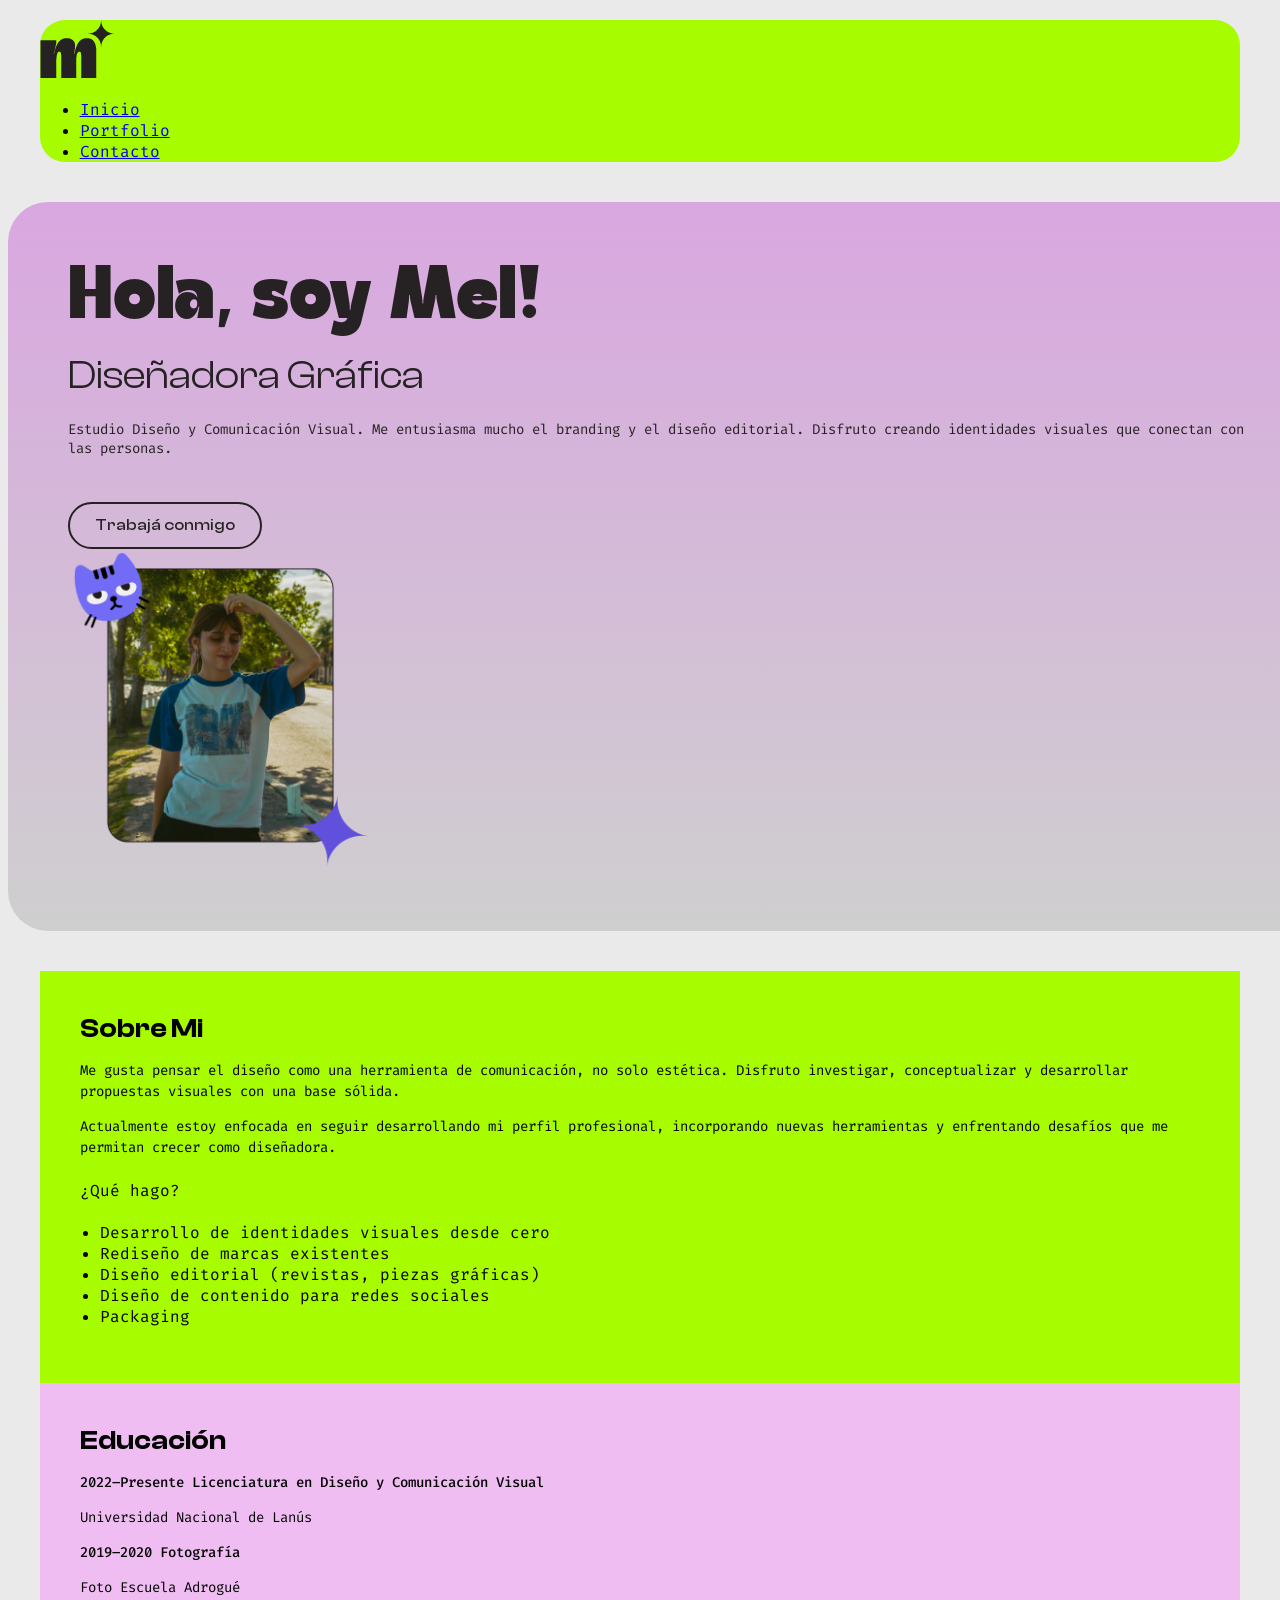
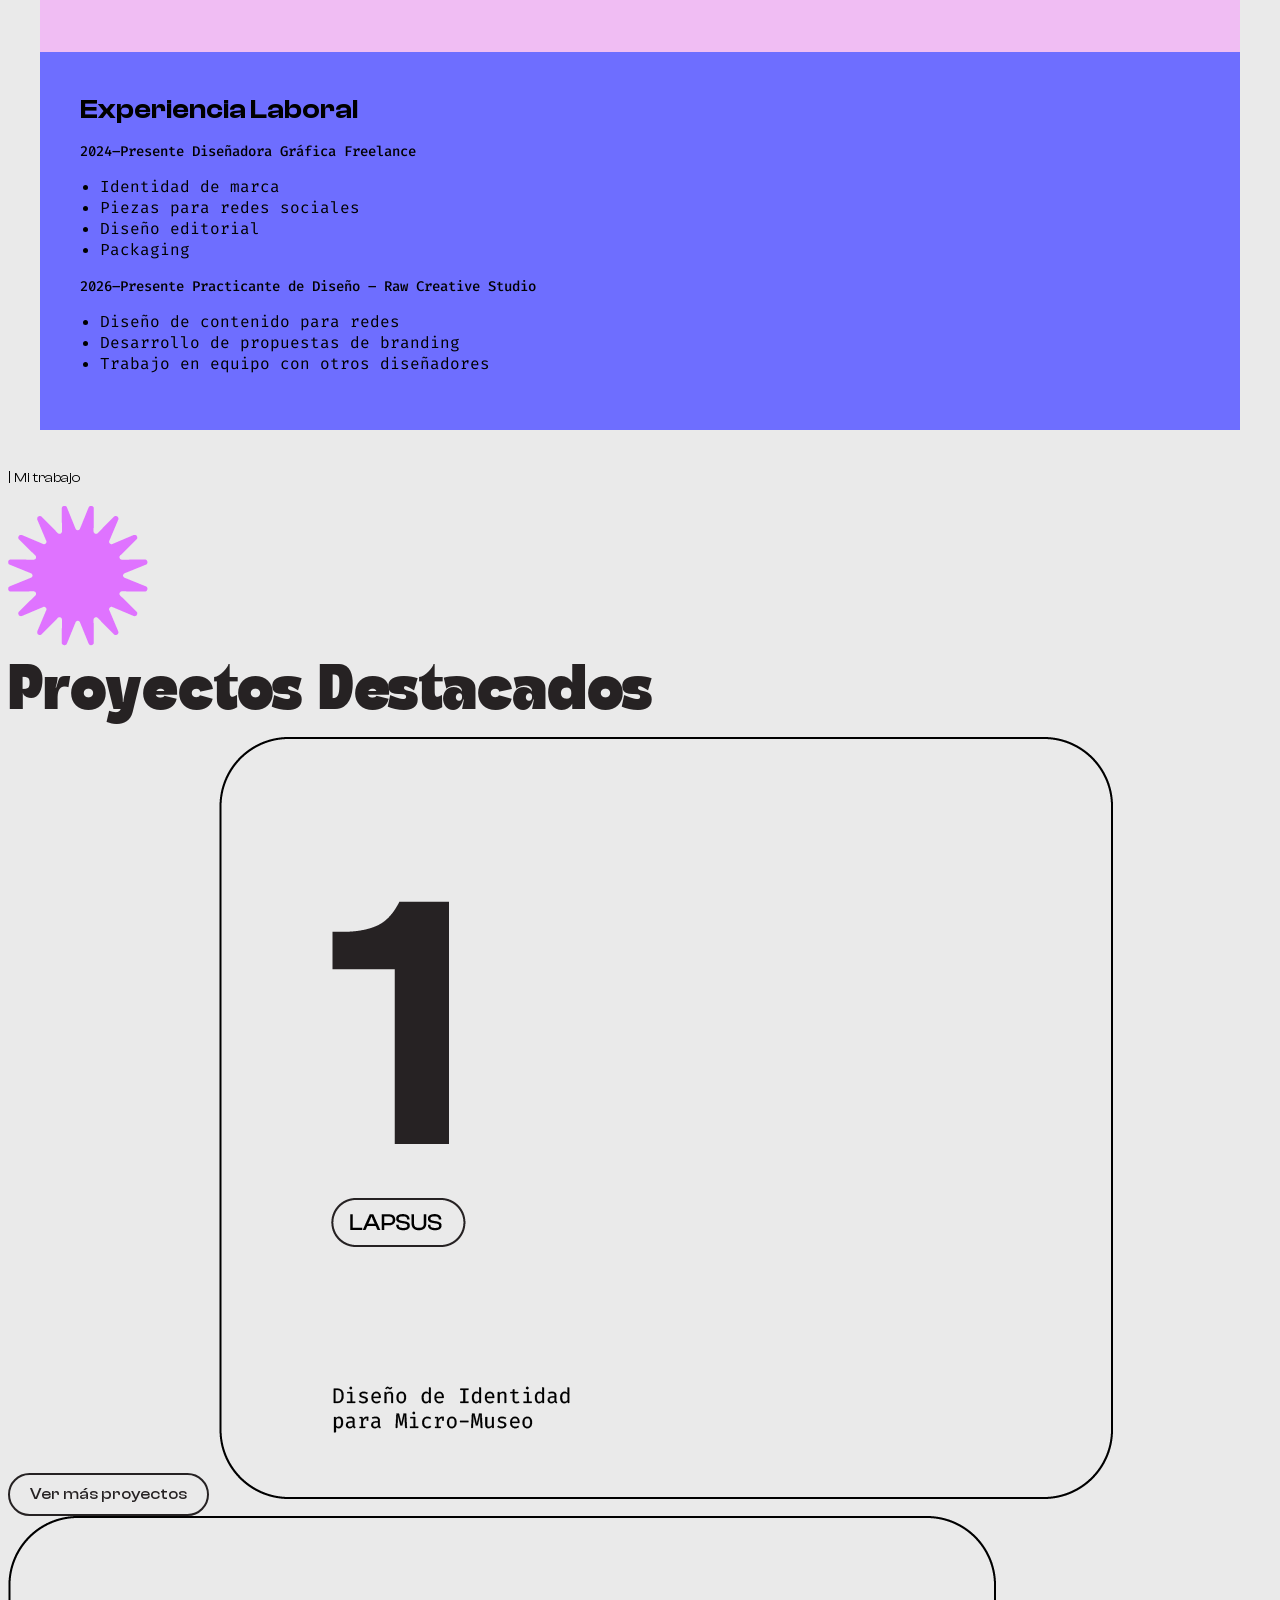
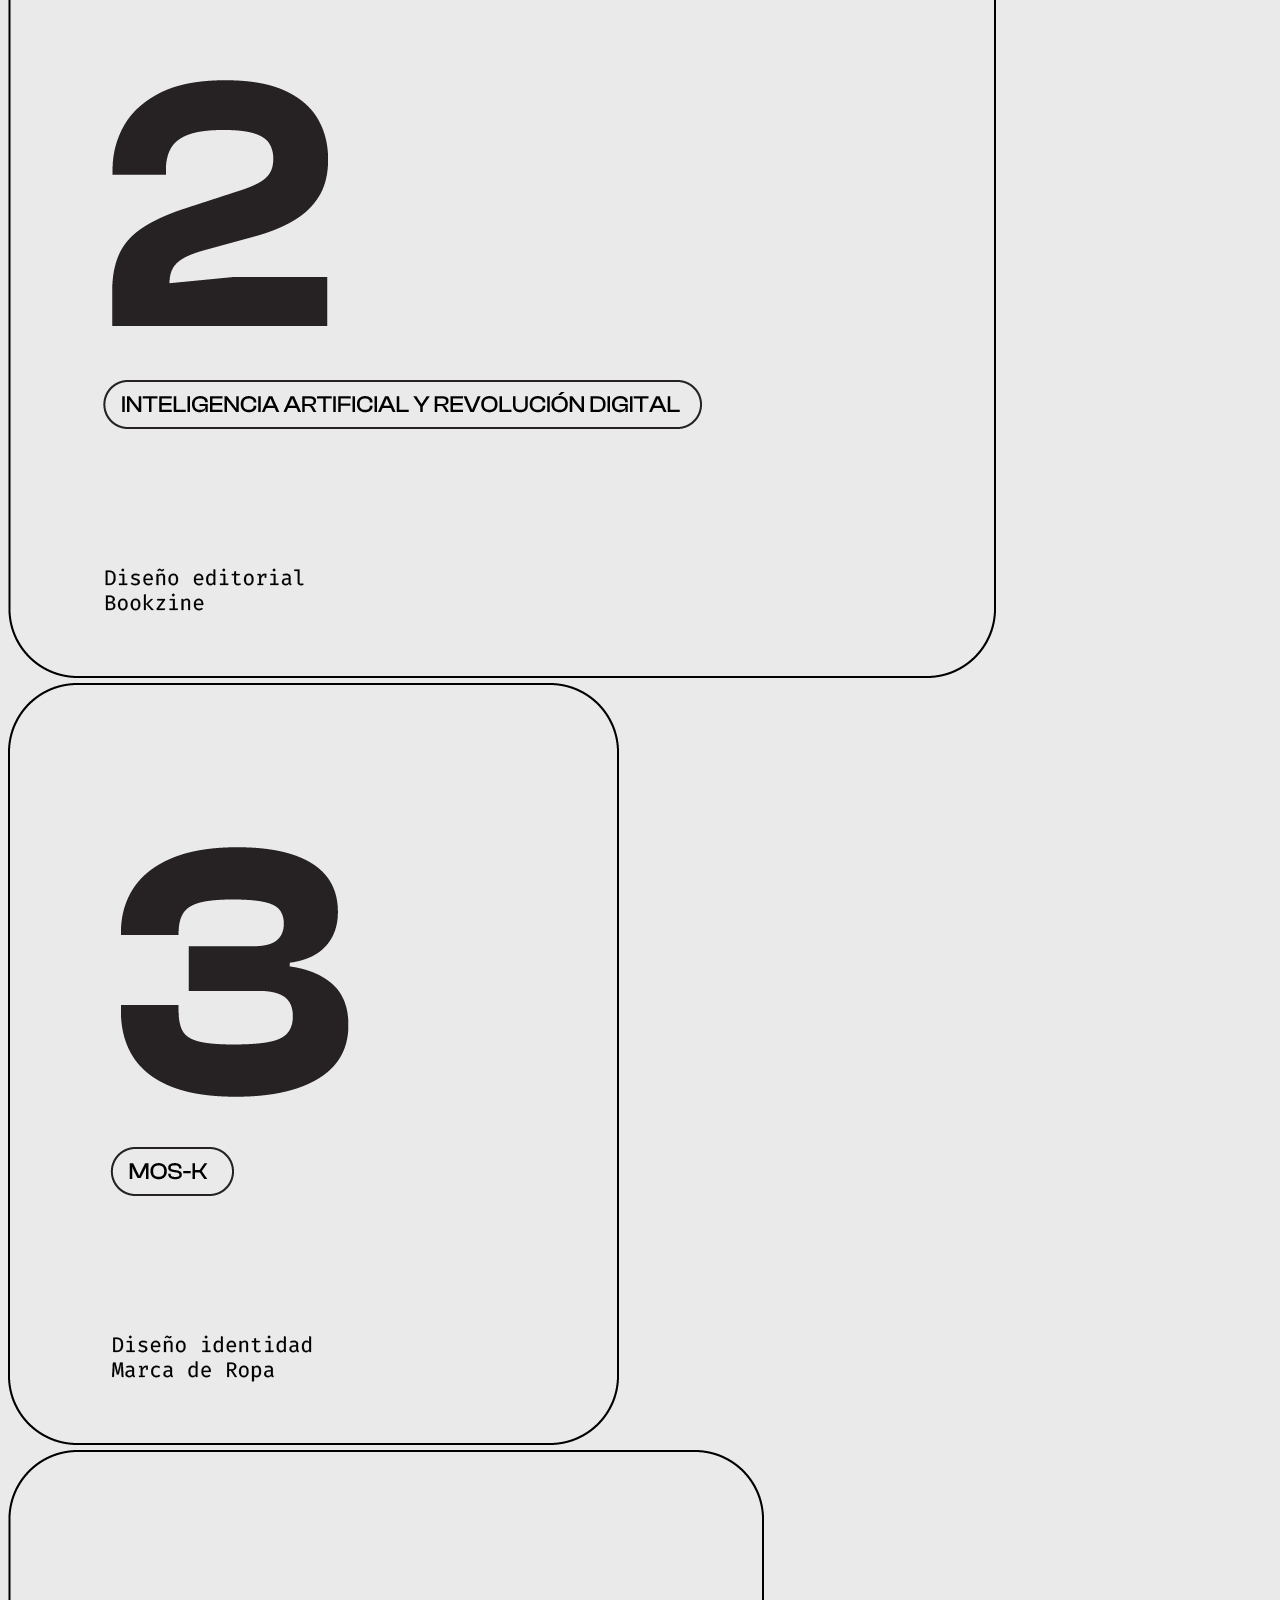
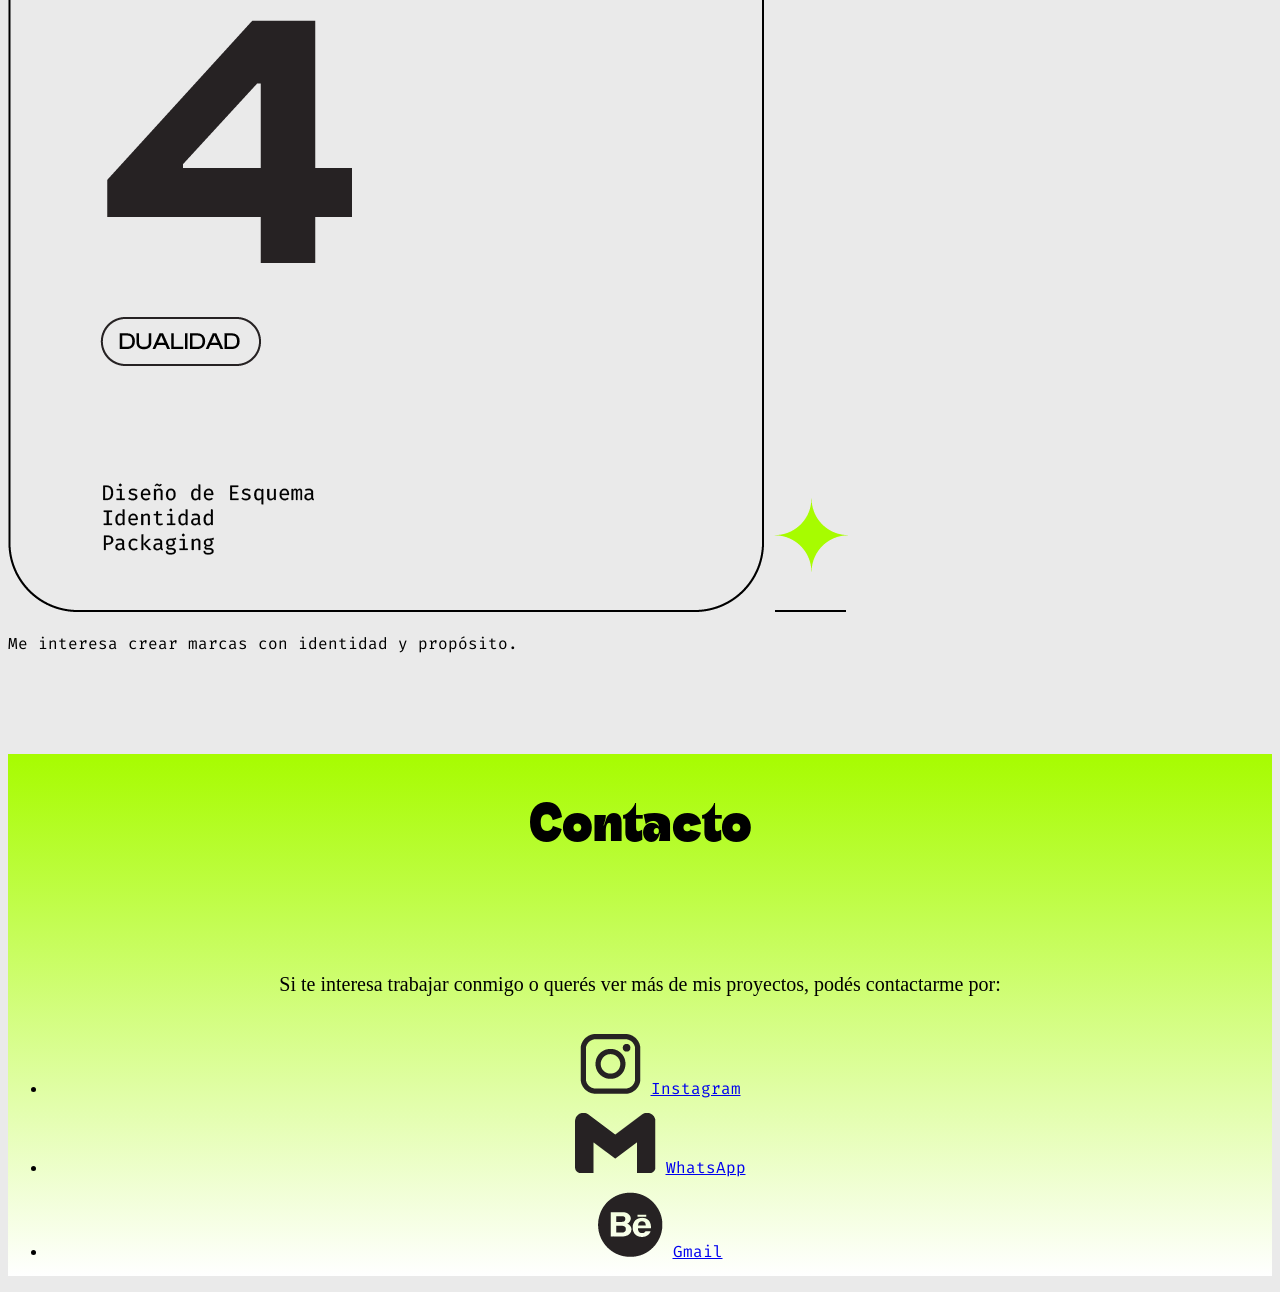
==== index.html @ 39605ec0 "first commit" ====
<!DOCTYPE html>
<html>

<head>
    <meta charset="utf-8" />
    <title>Melanie Maydana</title>
    <link rel="stylesheet" href="estilos.css" />
    <link rel="preconnect" href="https://fonts.googleapis.com">
    <link rel="preconnect" href="https://fonts.gstatic.com" crossorigin>
    <link href="https://fonts.googleapis.com/css2?family=Fira+Code:wght@300..700&display=swap" rel="stylesheet">
</head>

<body>
    <header>
        <nav class="navbar">
            <div class="logo"> <img src="img/logo-mel.png" /> </div>

            <ul class="menu">
                <li><a href="#">Inicio</a></li>
                <li><a href="#">Portfolio</a></li>
                <li><a href="#">Contacto</a></li>
            </ul>
        </nav>
    </header>
    <main>
        <section class="hero">
            <div class="hero-text">

                <h1>Hola, soy Mel!</h1>
                <h2>Diseñadora Gráfica</h2>

                <p>
                    Estudio Diseño y Comunicación Visual.
                    Me entusiasma mucho el branding y el diseño editorial.
                    Disfruto creando identidades visuales que conectan con las personas.
                </p>

                <a href="#" class="boton">Trabajá conmigo</a>
            </div>

            <div class="hero-img">
                <img src="img/foto-mel-3.png" alt="Mel">
            </div>
        </section>

        <section class="info">

<!-- SOBRE MI -->
            <div class="bloque verde">
                <div class="header">
                    <h3>Sobre Mi</h3>
                </div>

                <p>
                    Me gusta pensar el diseño como una herramienta de comunicación, no solo estética.
                    Disfruto investigar, conceptualizar y desarrollar propuestas visuales con una base sólida.
                </p>

                <p>
                    Actualmente estoy enfocada en seguir desarrollando mi perfil profesional,
                    incorporando nuevas herramientas y enfrentando desafíos que me permitan crecer como diseñadora.
                </p>

                <h4>¿Qué hago?</h4>
                <ul>
                    <li>Desarrollo de identidades visuales desde cero</li>
                    <li>Rediseño de marcas existentes</li>
                    <li>Diseño editorial (revistas, piezas gráficas)</li>
                    <li>Diseño de contenido para redes sociales</li>
                    <li>Packaging</li>
                </ul>
            </div>

<!-- EDUCACIÓN -->
            <div class="bloque lila">
                <div class="header">
                    <h3>Educación</h3>
                </div>

                <div class="sub">
                    <p>2022–Presente Licenciatura en Diseño y Comunicación Visual</p>
                </div>
                <p>Universidad Nacional de Lanús</p>

                <div class="sub2">
                <p>2019–2020 Fotografía</p>
                </div>
                <p>Foto Escuela Adrogué</p>
            </div>

<!-- EXPERIENCIA -->
            <div class="bloque azul">
                <div class="header">
                    <h3>Experiencia Laboral</h3>
                </div>

                <div class="sub3">
                <p>2024–Presente Diseñadora Gráfica Freelance</p>
                </div>
                <ul>
                    <li>Identidad de marca</li>
                    <li>Piezas para redes sociales</li>
                    <li>Diseño editorial</li>
                    <li>Packaging</li>
                </ul>

                <div class="sub4">
                <p>2026–Presente Practicante de Diseño – Raw Creative Studio</p>
                </div>
                <ul>
                    <li>Diseño de contenido para redes</li>
                    <li>Desarrollo de propuestas de branding</li>
                    <li>Trabajo en equipo con otros diseñadores</li>
                </ul>
            </div>

        </section>

        <!-- TRABAJOS-->

        <div class="portfolio-info">
            <div class="mitrabajo">
                <h4>| Mi trabajo</h4>
            </div>
            <img src="img/recurso-2.png" alt="Forma" />
            <div class="proyectos">
                <h2> Proyectos Destacados</h2>
            </div>
            <a href="#" class="btn">Ver más proyectos</a>
            <img src="img/proyecto-1.png" alt="Proyecto 1" />
            <img src="img/proyecto-2.png" alt="Proyecto 2" />
            <img src="img/proyecto-3.png" alt="Proyecto 3" />
            <img src="img/proyecto-4_1.png" alt="Proyecto 4" />
            <img src="img/recurso-1.png" alt="Forma 2" />
            <p>Me interesa crear marcas con identidad y propósito.</p>
        </div>

    </main>

    <footer>
        <div class="contacto">
        <h3>Contacto</h3>
        <p>Si te interesa trabajar conmigo o querés ver más de mis proyectos, podés contactarme por:</p>
        </div>
        <ul>
            <li> <img src="img/instagram.png" /> <a href="#">Instagram</a></li>
            <li> <img src="img/mail.png" /> <a href="#">WhatsApp</a></li>
            <li> <img src="img/behance.png" /> <a href="#">Gmail</a></li>
        </ul>
    </footer>
</body>

</html>
---- estilos.css ----
/*CSS Documment*/
@charset "UTF-8";

/*Ajustes Generales*/

@font-face {
    font-family: "ClashDisplay-Extralight";
    src: url(fonts/clash-display/clash-displat-extralight.ttf) format(truetype);
    font-weight: 200;
    font-display: swap;
    font-style: normal;
}

@font-face {
    font-family: "ClashDisplay-Light";
    src: url(fonts/clash-display/clash-display-light.ttf) format(truetype);
    font-weight: 300;
    font-display: swap;
    font-style: normal;
}

@font-face {
    font-family: "ClashDisplay-Regular";
    src: url(fonts/clash-display/clash-display-regular.ttf) format(truetype);
    font-weight: 400;
    font-display: swap;
    font-style: normal;
}

@font-face {
    font-family: "ClashDisplay-Medium";
    src: url(fonts/clash-display/clash-display-medium.ttf)format(truetype);
    font-weight: 500;
    font-display: swap;
    font-style: normal;
}

@font-face {
    font-family: "ClashDisplay-Semibold";
    src: url(fonts/clash-display/clash-display-semibold.ttf) format(truetype);
    font-weight: 600;
    font-display: swap;
    font-style: normal;
}

@font-face {
    font-family: "ClashDisplay-Bold";
    src: url(fonts/clash-display/clash-display-bold.ttf) format(truetype);
    font-weight: 700;
    font-display: swap;
    font-style: normal;
}

@font-face {
    font-family: "ClashDisplay-Variable";
    src: url(fonts/clash-display/clash-display-variable.ttf) format(truetype);
    font-weight: 200 700;
    font-display: swap;
    font-style: normal;
}

@font-face {
    font-family: "Dx Lactos";
    src: url(fonts/dxlactos-regular.otf) format(opentype);
    font-weight: normal;
    font-style: normal;
}


* {
    font-family: "Fira Code", monospace;
    font-optical-sizing: auto;
    font-weight: 400;
    font-style: normal;
}

/* Ajustes especificos*/

body {
    background-color: #eaeaea;
}

.navbar {
    width: 95%;
    margin: 20px auto;
    background-color: #a7fc00;
    border-radius: 25px;
    align-items: center;
}

.navbar {
    font-family: 'ClashDisplay-Regular', sans-serif;
    font-weight: 400;
    font-style: normal;
}

.hero {
    width: 95%;
    margin: 40px auto;
    padding: 60px;

    background: linear-gradient(to bottom, #d9a7e0, #cfcfcf);
    border-radius: 40px;
    align-items: center;
    gap: 40px;
}

h1 {
    font-family: 'Dx Lactos', sans-serif;
    font-size: 70px;
    margin: 0;
    color: #262223;
}

h2 {
    font-family: 'ClashDisplay-Regular', sans-serif;
    font-size: 40px;
    margin: 10px 0 20px;
    color: #262223;
}

.hero-text p {
    font-size: 14px;
    color: #262223;
}

.boton {
    display: inline-block;
    margin-top: 30px;
    padding: 12px 25px;

    border: 2px solid #262223;
    border-radius: 30px;

    text-decoration: none;
    color: #262223;
    font-family: 'ClashDisplay-Medium', sans-serif;
    font-weight: 500;
}

.hero-img img {
    width: 300px;
}

.bloque p {
    font-size: 14px;
    line-height: 1.5;
}

.info {
    width: 95%;
    margin: 40px auto;
}

.bloque {
    padding: 40px;
}

.verde {
    background-color: #a7fc00;
}

.lila {
    background-color: #f0bdf3;
}

.azul {
    background-color: #6e6eff;
}

.header {
    justify-content: space-between;
    align-items: center;
}

.header h3 {
    font-size: 28px;
    margin: 0;
    font-family: 'ClashDisplay-Semibold', sans-serif;
}

.bloque p {
    font-size: 14px;
    line-height: 1.5;
}

.bloque ul {
    margin-top: 14px;
    padding-left: 20px;
}

.sub p {
    font-family: "Fira Code", monospace;
    font-weight: 500;
}

.sub2 p {
    font-family: "Fira Code", monospace;
    font-weight: 500;
}

.sub3 p {
    font-family: "Fira Code", monospace;
    font-weight: 500;
}

.sub4 p {
    font-family: "Fira Code", monospace;
    font-weight: 500;
}

.mitrabajo {
    font-family: 'ClashDisplay-Regular', sans-serif
}

.portfolio {
    width: 95%;
    margin: 60px auto;
}

.portfolio-info h2 {
    font-size: 60px;
    margin: 10px 0;
    font-family: 'Dx Lactos', sans-serif;
}

.mitrabajo h4 {
    font-size: 14px;
    font-family: 'ClashDisplay-Regular', sans-serif
}

.btn {
    display: inline-block;
    margin-top: 20px;
    padding: 10px 20px;
    border: 2px solid #262223;
    border-radius: 25px;
    text-decoration: none;
    color: #262223;
    font-family: 'ClashDisplay-Medium', sans-serif;
}

footer {
    background: linear-gradient(to bottom, #a7fc00, #ffffff);
    text-align: center;
    margin-top: 100px;
    line-height: 3;
}

.contacto h3 {
    font-family: 'Dx Lactos';
    font-size: 50px;
}

.contacto p {
    font-size: 20px;
    font-family: "Fira Code Medium", serif;
    text-spacing-trim: 47px;
}

.contacto li {
    text-decoration: none;
}
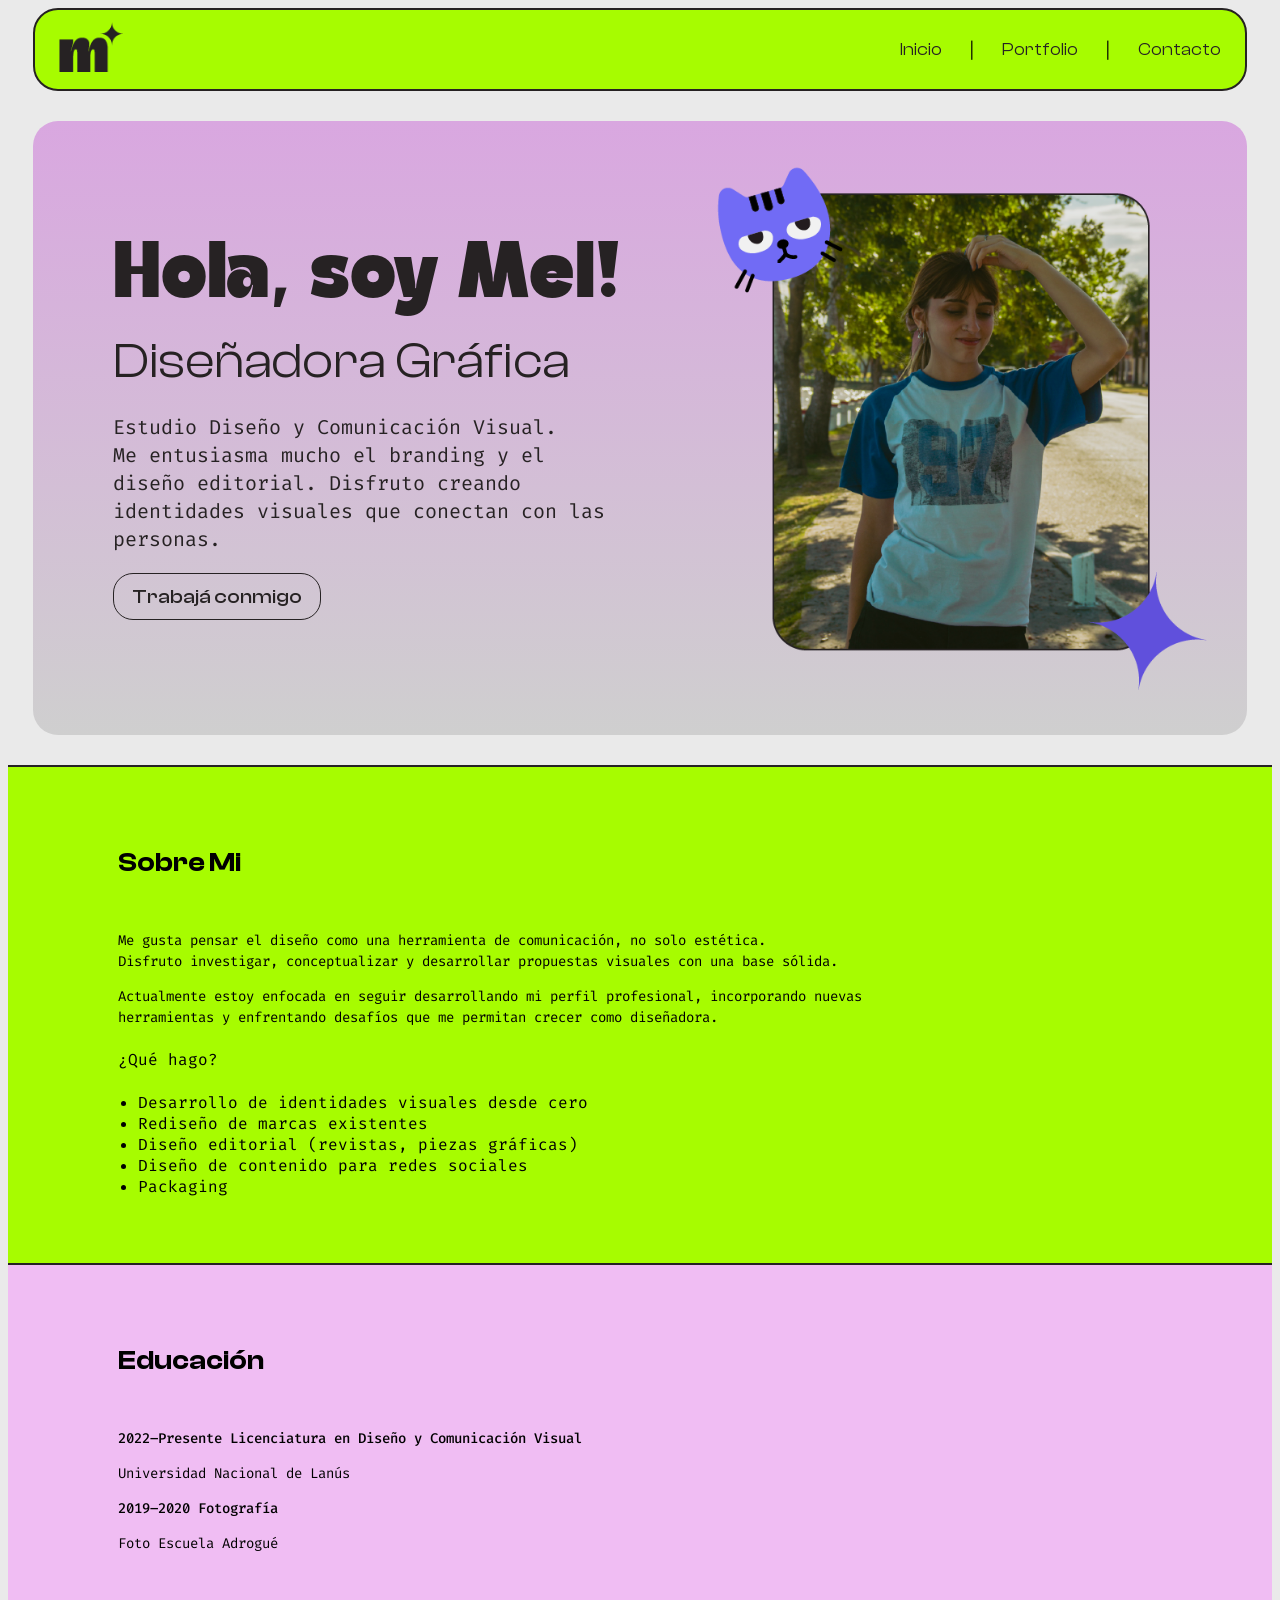
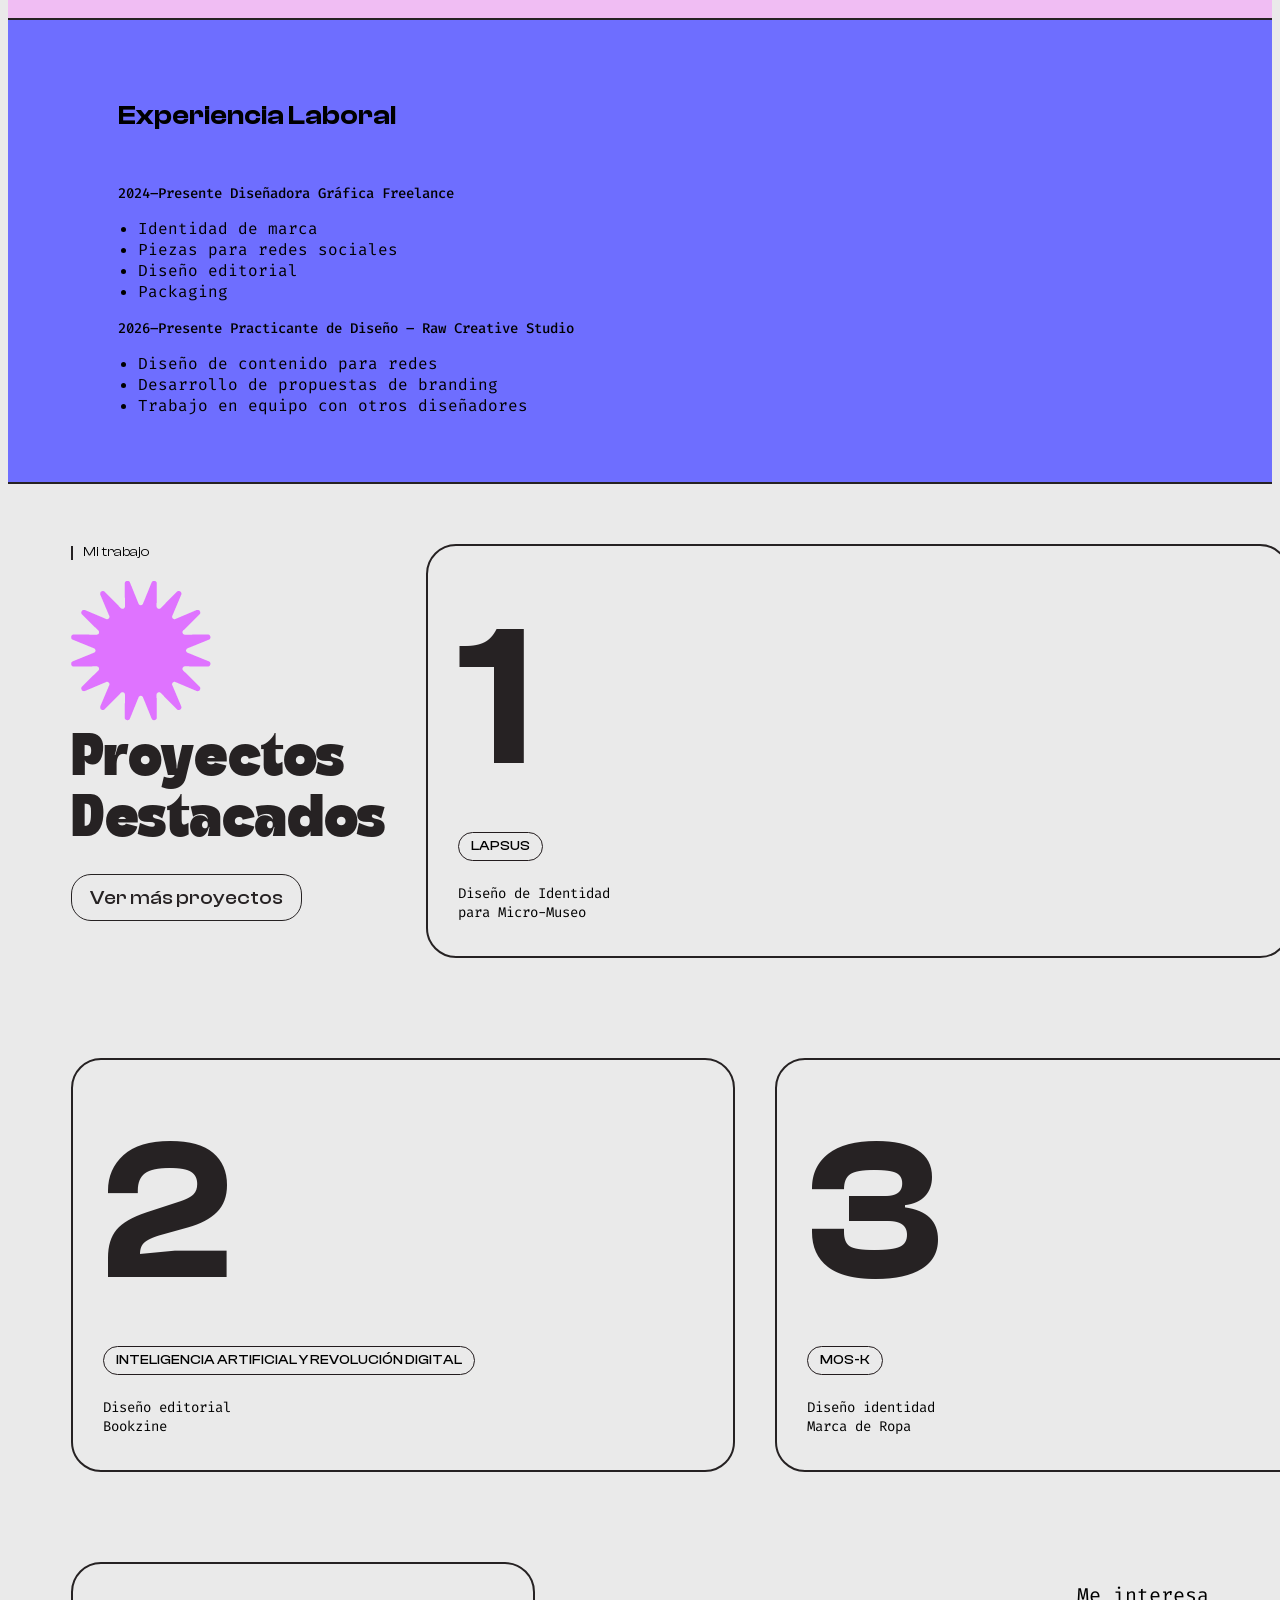
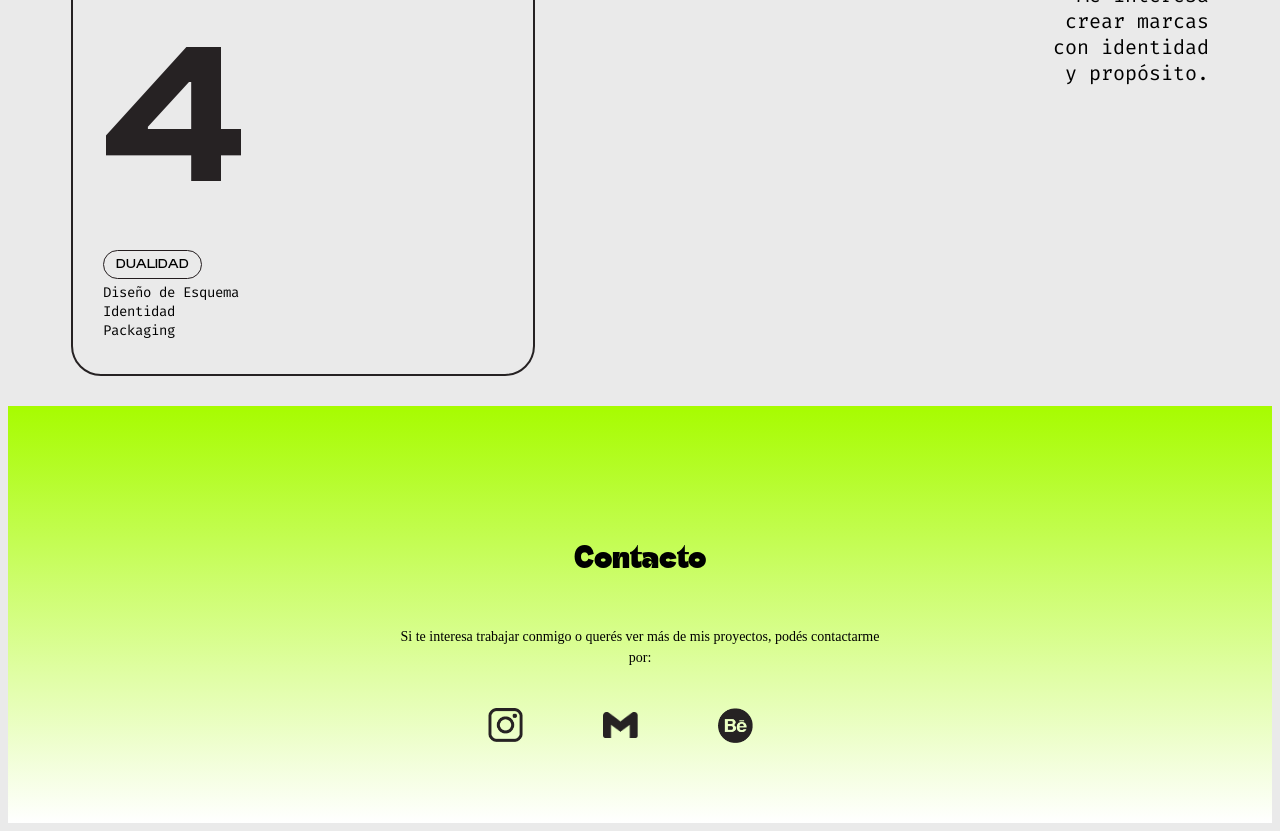
==== commit f4cd37a9: "cambios en la estructura y uso de flexbox" ====
--- a/index.html
+++ b/index.html
@@ -13,7 +13,8 @@
 <body>
     <header>
         <nav class="navbar">
-            <div class="logo"> <img src="img/logo-mel.png" /> </div>
+            <div class="logo"> <img src="img/logo-mel.png">
+            </div>
 
             <ul class="menu">
                 <li><a href="#">Inicio</a></li>
@@ -22,6 +23,7 @@
             </ul>
         </nav>
     </header>
+
     <main>
         <section class="hero">
             <div class="hero-text">
@@ -30,7 +32,7 @@
                 <h2>Diseñadora Gráfica</h2>
 
                 <p>
-                    Estudio Diseño y Comunicación Visual.
+                    Estudio Diseño y Comunicación Visual.<br>
                     Me entusiasma mucho el branding y el diseño editorial.
                     Disfruto creando identidades visuales que conectan con las personas.
                 </p>
@@ -45,14 +47,14 @@
 
         <section class="info">
 
-<!-- SOBRE MI -->
+            <!-- SOBRE MI -->
             <div class="bloque verde">
                 <div class="header">
                     <h3>Sobre Mi</h3>
                 </div>
 
                 <p>
-                    Me gusta pensar el diseño como una herramienta de comunicación, no solo estética.
+                    Me gusta pensar el diseño como una herramienta de comunicación, no solo estética.<br>
                     Disfruto investigar, conceptualizar y desarrollar propuestas visuales con una base sólida.
                 </p>
 
@@ -71,7 +73,7 @@
                 </ul>
             </div>
 
-<!-- EDUCACIÓN -->
+            <!-- EDUCACIÓN -->
             <div class="bloque lila">
                 <div class="header">
                     <h3>Educación</h3>
@@ -83,19 +85,19 @@
                 <p>Universidad Nacional de Lanús</p>
 
                 <div class="sub2">
-                <p>2019–2020 Fotografía</p>
+                    <p>2019–2020 Fotografía</p>
                 </div>
                 <p>Foto Escuela Adrogué</p>
             </div>
 
-<!-- EXPERIENCIA -->
+            <!-- EXPERIENCIA -->
             <div class="bloque azul">
                 <div class="header">
                     <h3>Experiencia Laboral</h3>
                 </div>
 
                 <div class="sub3">
-                <p>2024–Presente Diseñadora Gráfica Freelance</p>
+                    <p>2024–Presente Diseñadora Gráfica Freelance</p>
                 </div>
                 <ul>
                     <li>Identidad de marca</li>
@@ -105,7 +107,7 @@
                 </ul>
 
                 <div class="sub4">
-                <p>2026–Presente Practicante de Diseño – Raw Creative Studio</p>
+                    <p>2026–Presente Practicante de Diseño – Raw Creative Studio</p>
                 </div>
                 <ul>
                     <li>Diseño de contenido para redes</li>
@@ -117,36 +119,75 @@
         </section>
 
         <!-- TRABAJOS-->
+        <section>
+            <section class="primera-seccion-proyectos">
 
-        <div class="portfolio-info">
-            <div class="mitrabajo">
-                <h4>| Mi trabajo</h4>
-            </div>
-            <img src="img/recurso-2.png" alt="Forma" />
-            <div class="proyectos">
-                <h2> Proyectos Destacados</h2>
-            </div>
-            <a href="#" class="btn">Ver más proyectos</a>
-            <img src="img/proyecto-1.png" alt="Proyecto 1" />
-            <img src="img/proyecto-2.png" alt="Proyecto 2" />
-            <img src="img/proyecto-3.png" alt="Proyecto 3" />
-            <img src="img/proyecto-4_1.png" alt="Proyecto 4" />
-            <img src="img/recurso-1.png" alt="Forma 2" />
-            <p>Me interesa crear marcas con identidad y propósito.</p>
-        </div>
+                <!-- IZQUIERDA -->
+                <div class="hero-izquierda">
+                    <span class="linea">Mi trabajo</span>
+
+                    <div class="estrella"> <img src="img/recurso-2.png" /></div>
+
+                    <h1>
+                        Proyectos<br>
+                        Destacados
+                    </h1>
+
+                    <a href="#" class="boton">Ver más proyectos</a>
+                </div>
+
+                <!-- DERECHA -->
+                <div class="hero-derecha">
+                    <div class="caja">
+                        <span class="numero">1</span>
+                        <h4 class="nombre">LAPSUS</h4>
+                        <p class="desc">Diseño de Identidad<br>para Micro-Museo</p>
+                    </div>
+                </div>
+            </section>
+
+            <section class="segunda-fila-proyectos">
+
+                <div class="caja-dos">
+                    <span class="numero">2</span>
+                    <h4 class="nombre">INTELIGENCIA ARTIFICIAL Y REVOLUCIÓN DIGITAL</h4>
+                    <p class="desc">Diseño editorial<br>Bookzine</p>
+                </div>
+
+                <div class="caja-tres">
+                    <span class="numero">3</span>
+                    <h4 class="nombre">MOS-K</h4>
+                    <p class="desc">Diseño identidad<br>Marca de Ropa</p>
+                </div>
+
+            </section>
+
+            <section class="tercera-fila-proyectos">
+                <div class="caja-cuatro">
+                    <span class="numero">4</span>
+                    <h4 class="nombre">DUALIDAD</h4>
+                    <p class="desc">Diseño de Esquema<br>Identidad<br>Packaging</p>
+                </div>
+
+                <p class="frase">Me interesa crear marcas<br>con identidad y propósito.</p>
+            </section>
+
+        </section>
 
     </main>
 
     <footer>
         <div class="contacto">
-        <h3>Contacto</h3>
-        <p>Si te interesa trabajar conmigo o querés ver más de mis proyectos, podés contactarme por:</p>
+            <h3>Contacto</h3>
+            <p>Si te interesa trabajar conmigo o querés ver más de mis proyectos, podés contactarme por:</p>
         </div>
-        <ul>
-            <li> <img src="img/instagram.png" /> <a href="#">Instagram</a></li>
-            <li> <img src="img/mail.png" /> <a href="#">WhatsApp</a></li>
-            <li> <img src="img/behance.png" /> <a href="#">Gmail</a></li>
-        </ul>
+
+        <div class="redes">
+
+            <img src="img/instagram.png" /> <a href="#"></a>
+            <img src="img/mail.png" /> <a href="#"></a>
+            <img src="img/behance.png" /> <a href="#"></a>
+        </div>
     </footer>
 </body>
 
--- a/estilos.css
+++ b/estilos.css
@@ -80,108 +80,179 @@
     background-color: #eaeaea;
 }
 
+/* HEADER */
 .navbar {
-    width: 95%;
-    margin: 20px auto;
     background-color: #a7fc00;
+    border: 2px solid #262223;
+    padding: 12px 24px;
     border-radius: 25px;
+    margin-left: 2%;
+    margin-right: 2%;
+
+    display: flex;
+    justify-content: space-between;
     align-items: center;
-}
-
-.navbar {
+
+}
+
+/* LOGO */
+.logo img {
+    height: 50px;
+}
+
+/* MENÚ */
+.menu {
+    list-style: none;
+    display: flex;
+    gap: 25px;
+}
+
+/* LINKS */
+.menu a {
+    text-decoration: none;
+    color: #262223;
+    font-size: 18px;
     font-family: 'ClashDisplay-Regular', sans-serif;
     font-weight: 400;
-    font-style: normal;
-}
-
+}
+
+.menu li:not(:last-child)::after {
+    content: "|";
+    margin-left: 25px;
+    color: #000;
+}
+
+/* HERO */
 .hero {
-    width: 95%;
-    margin: 40px auto;
-    padding: 60px;
-
     background: linear-gradient(to bottom, #d9a7e0, #cfcfcf);
-    border-radius: 40px;
+    border-radius: 25px;
+    padding: 40px;
+    display: flex;
+    justify-content: space-between;
     align-items: center;
     gap: 40px;
+    margin: 30px 2%;
+    max-width: 2000px;
+}
+
+/* TEXTO */
+.hero-text {
+    padding: 40px;
+    max-width: 600px;
 }
 
 h1 {
     font-family: 'Dx Lactos', sans-serif;
-    font-size: 70px;
+    font-size: 75px;
     margin: 0;
     color: #262223;
 }
 
 h2 {
     font-family: 'ClashDisplay-Regular', sans-serif;
-    font-size: 40px;
+    font-size: 50px;
     margin: 10px 0 20px;
     color: #262223;
 }
 
 .hero-text p {
-    font-size: 14px;
+    font-size: 20px;
     color: #262223;
-}
-
+    margin-bottom: 20px;
+    line-height: 1.4;
+}
+
+/* BOTÓN */
 .boton {
     display: inline-block;
-    margin-top: 30px;
-    padding: 12px 25px;
-
-    border: 2px solid #262223;
-    border-radius: 30px;
-
+    padding: 10px 18px;
+    border: 1px solid #262223;
+    border-radius: 20px;
     text-decoration: none;
     color: #262223;
     font-family: 'ClashDisplay-Medium', sans-serif;
     font-weight: 500;
-}
+    font-size: 20px;
+}
+
+/* IMAGEN */
 
 .hero-img img {
-    width: 300px;
-}
-
+    width: 500px;
+}
+
+@media (max-width: 768px) {
+    .hero {
+        flex-direction: column;
+        align-items: flex-start;
+    }
+
+    .hero-text {
+        max-width: 100%;
+    }
+
+    .hero-img {
+        width: 100%;
+        display: flex;
+        justify-content: center;
+    }
+
+    .hero-img img {
+        width: 80%;
+        max-width: 300px;
+    }
+}
+
+/* INFO */
+
+.info {
+    width: 100%;
+    margin: 0;
+}
+
+.bloque {
+    padding: 50px 110px;
+}
+
+/* COLORES */
+.verde {
+    background-color: #a7fc00;
+    border-top-style: solid;
+    border-color: #262223;
+    border-top-width: 2px;
+}
+
+.lila {
+    background-color: #f0bdf3;
+    border-top-style: solid;
+    border-color: #262223;
+    border-top-width: 2px;
+}
+
+.azul {
+    background-color: #6e6eff;
+    border-top-style: solid;
+    border-color: #262223;
+    border-top-width: 2px;
+    border-bottom-style: solid;
+    border-color: #262223;
+    border-bottom-width: 2px;
+}
+
+/* TITULOS */
+.header h3 {
+    justify-content: space-between;
+    align-items: center;
+    font-size: 28px;
+    margin-bottom: 50px;
+    font-family: 'ClashDisplay-Semibold', sans-serif;
+}
+
+/* TEXTOS */
 .bloque p {
     font-size: 14px;
     line-height: 1.5;
-}
-
-.info {
-    width: 95%;
-    margin: 40px auto;
-}
-
-.bloque {
-    padding: 40px;
-}
-
-.verde {
-    background-color: #a7fc00;
-}
-
-.lila {
-    background-color: #f0bdf3;
-}
-
-.azul {
-    background-color: #6e6eff;
-}
-
-.header {
-    justify-content: space-between;
-    align-items: center;
-}
-
-.header h3 {
-    font-size: 28px;
-    margin: 0;
-    font-family: 'ClashDisplay-Semibold', sans-serif;
-}
-
-.bloque p {
-    font-size: 14px;
-    line-height: 1.5;
+    max-width: 800px;
 }
 
 .bloque ul {
@@ -209,55 +280,235 @@
     font-weight: 500;
 }
 
-.mitrabajo {
-    font-family: 'ClashDisplay-Regular', sans-serif
-}
-
-.portfolio {
-    width: 95%;
-    margin: 60px auto;
-}
-
-.portfolio-info h2 {
-    font-size: 60px;
-    margin: 10px 0;
-    font-family: 'Dx Lactos', sans-serif;
-}
-
-.mitrabajo h4 {
+
+/* SECCIÓN MI TRABAJO */
+
+.linea {
+    font-family: 'ClashDisplay-Regular', sans-serif;
+    margin-bottom: 10px;
     font-size: 14px;
-    font-family: 'ClashDisplay-Regular', sans-serif
-}
-
-.btn {
-    display: inline-block;
+    display: block;
+}
+
+.primera-seccion-proyectos {
+    display: flex;
+    justify-content: space-between;
+    padding: 60px 5%;
+    gap: 40px;
+}
+
+/* IZQUIERDA */
+.hero-izquierda {
+    max-width: 400px;
+}
+
+.linea {
+    display: block;
+    font-size: 14px;
+    margin-bottom: 20px;
+    position: relative;
+    padding-left: 12px;
+}
+
+.linea::before {
+    content: "";
+    position: absolute;
+    left: 0;
+    top: 2px;
+    width: 2px;
+    height: 14px;
+    background: #262223;
+}
+
+/* ESTRELLA */
+.estrella {
+    width: 40px;
+    height: 40px;
+    margin-bottom: 20px;
+    padding-bottom: 90px;
+    ;
+}
+
+/* TITULO */
+.hero-izquierda h1 {
+    font-size: 56px;
+    line-height: 1.1;
+    margin-top: 10px;
+    margin-bottom: 20px;
+}
+
+
+/* DERECHA */
+.hero-derecha {
+    display: flex;
+    justify-content: center;
+}
+
+/* CAJA */
+.caja {
+    width: 800px;
+    max-width: 200%;
+    min-width: 600px;
+    height: 350px;
+    border: 2px solid #262223;
+    border-radius: 30px;
+    padding: 30px;
+    justify-content: left;
+    position: relative;
+}
+
+/* NUMERO */
+.numero {
+    font-size: 200px;
+    font-weight: 600;
+    font-family: 'ClashDisplay-Semibold', sans-serif;
+    color: #262223;
+}
+
+/* NOMBRE */
+.nombre {
+    width: fit-content;
+    margin-top: 10px;
+    padding: 5px 12px;
+    border: 1px solid #231c1e;
+    border-radius: 20px;
+    font-size: 14px;
+    font-family: 'ClashDisplay-Medium', sans-serif;
+
+}
+
+
+/* DESCRIPCION */
+.desc {
+    position: absolute;
+    bottom: 20px;
+    left: 30px;
+    font-size: 14px;
+}
+
+@media (max-width: 900px) {
+    .hero-proyectos {
+        flex-direction: column;
+        gap: 40px;
+        align-items: flex-start;
+    }
+
+    .hero-derecha {
+        width: 100%;
+    }
+
+    .caja {
+        width: 100%;
+    }
+
+    .hero-izquierda h1 {
+        font-size: 40px;
+    }
+}
+
+/* 2DA FILA */
+.segunda-fila-proyectos {
+    display: flex;
+    gap: 40px;
+    padding: 40px 5%;
+
+}
+
+.caja-dos {
+    flex-grow: 2;
+    max-width: 100%;
+    min-width: 600px;
+    height: 350px;
+    border: 2px solid #262223;
+    border-radius: 30px;
+    padding: 30px;
+    position: relative;
+}
+
+.caja-tres {
+    flex-grow: 1;
+    max-width: 100%;
+    min-width: 600px;
+    height: 350px;
+    border: 2px solid #262223;
+    border-radius: 30px;
+    padding: 30px;
+    position: relative;
+}
+
+@media (max-width: 900px) {
+    .segunda-fila-proyectos {
+        flex-direction: column;
+    }
+
+    .segunda-fila-proyectos.caja-dos {
+        width: 100%;
+    }
+
+    .segunda-fila-proyectos.caja-tres {
+        width: 100%;
+    }
+}
+
+/* 3ERA FILA*/
+.tercera-fila-proyectos {
     margin-top: 20px;
-    padding: 10px 20px;
+    display: flex;
+    gap: 40px;
+    padding: 30px 5%;
+}
+
+
+.caja-cuatro {
+    width: 400px;
+    max-width: 100%;
+    min-width: 400px;
+    height: 350px;
     border: 2px solid #262223;
-    border-radius: 25px;
-    text-decoration: none;
-    color: #262223;
-    font-family: 'ClashDisplay-Medium', sans-serif;
-}
+    border-radius: 30px;
+    padding: 30px;
+    position: relative;
+}
+
+/* FRASE FINAL */
+.frase {
+    margin-left: 40%;
+    display: flex;
+    text-align: right;
+    font-size: 20px;
+}
+
+
 
 footer {
     background: linear-gradient(to bottom, #a7fc00, #ffffff);
     text-align: center;
-    margin-top: 100px;
+    padding: 80px 20px;
     line-height: 3;
 }
 
 .contacto h3 {
     font-family: 'Dx Lactos';
-    font-size: 50px;
+    font-size: 30px;
+    margin-bottom: 20px;
 }
 
 .contacto p {
-    font-size: 20px;
     font-family: "Fira Code Medium", serif;
-    text-spacing-trim: 47px;
-}
-
-.contacto li {
-    text-decoration: none;
+    font-size: 14px;
+    max-width: 500px;
+    margin: 0 auto 40px;
+    line-height: 1.5;
+}
+
+.redes {
+  display: flex;
+  justify-content: center;
+  gap: 40px
+}
+
+.redes img {
+  width: 35px;
+  height: 35px;
+  object-fit: contain;
 }
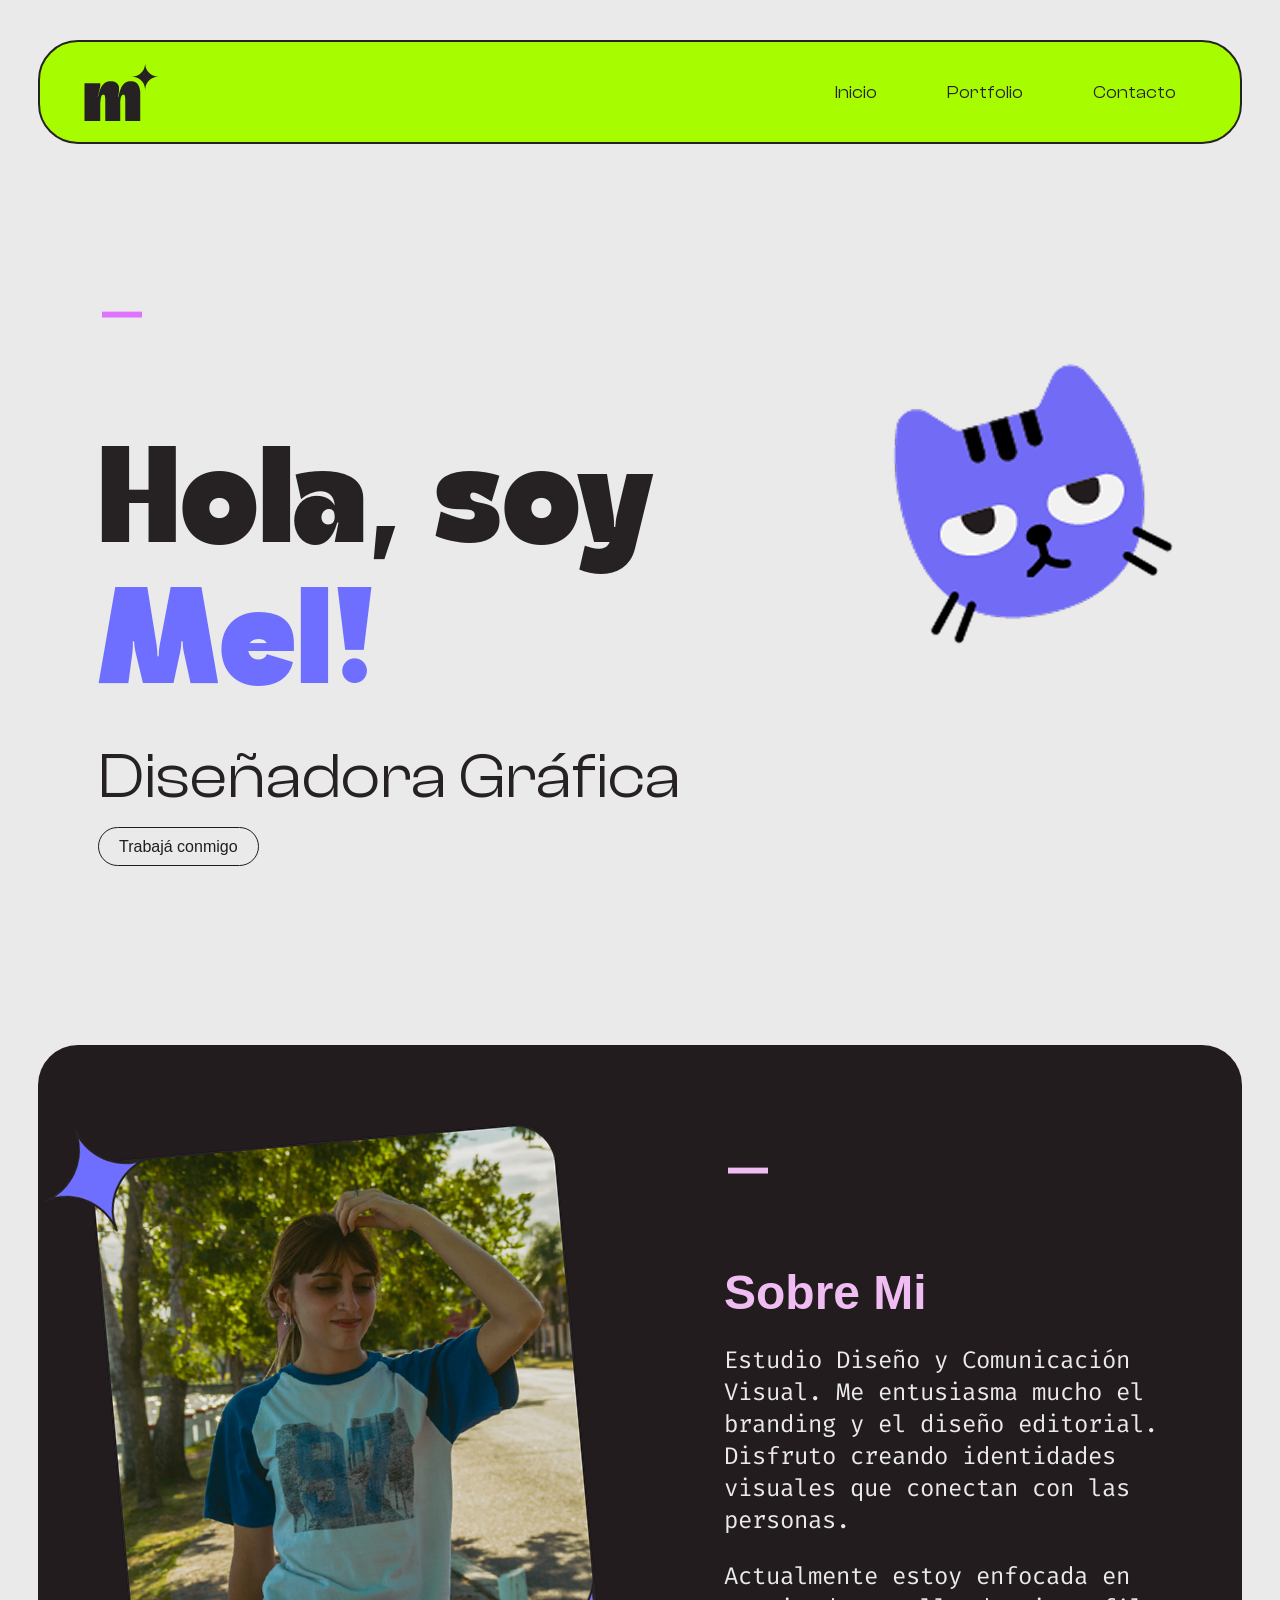
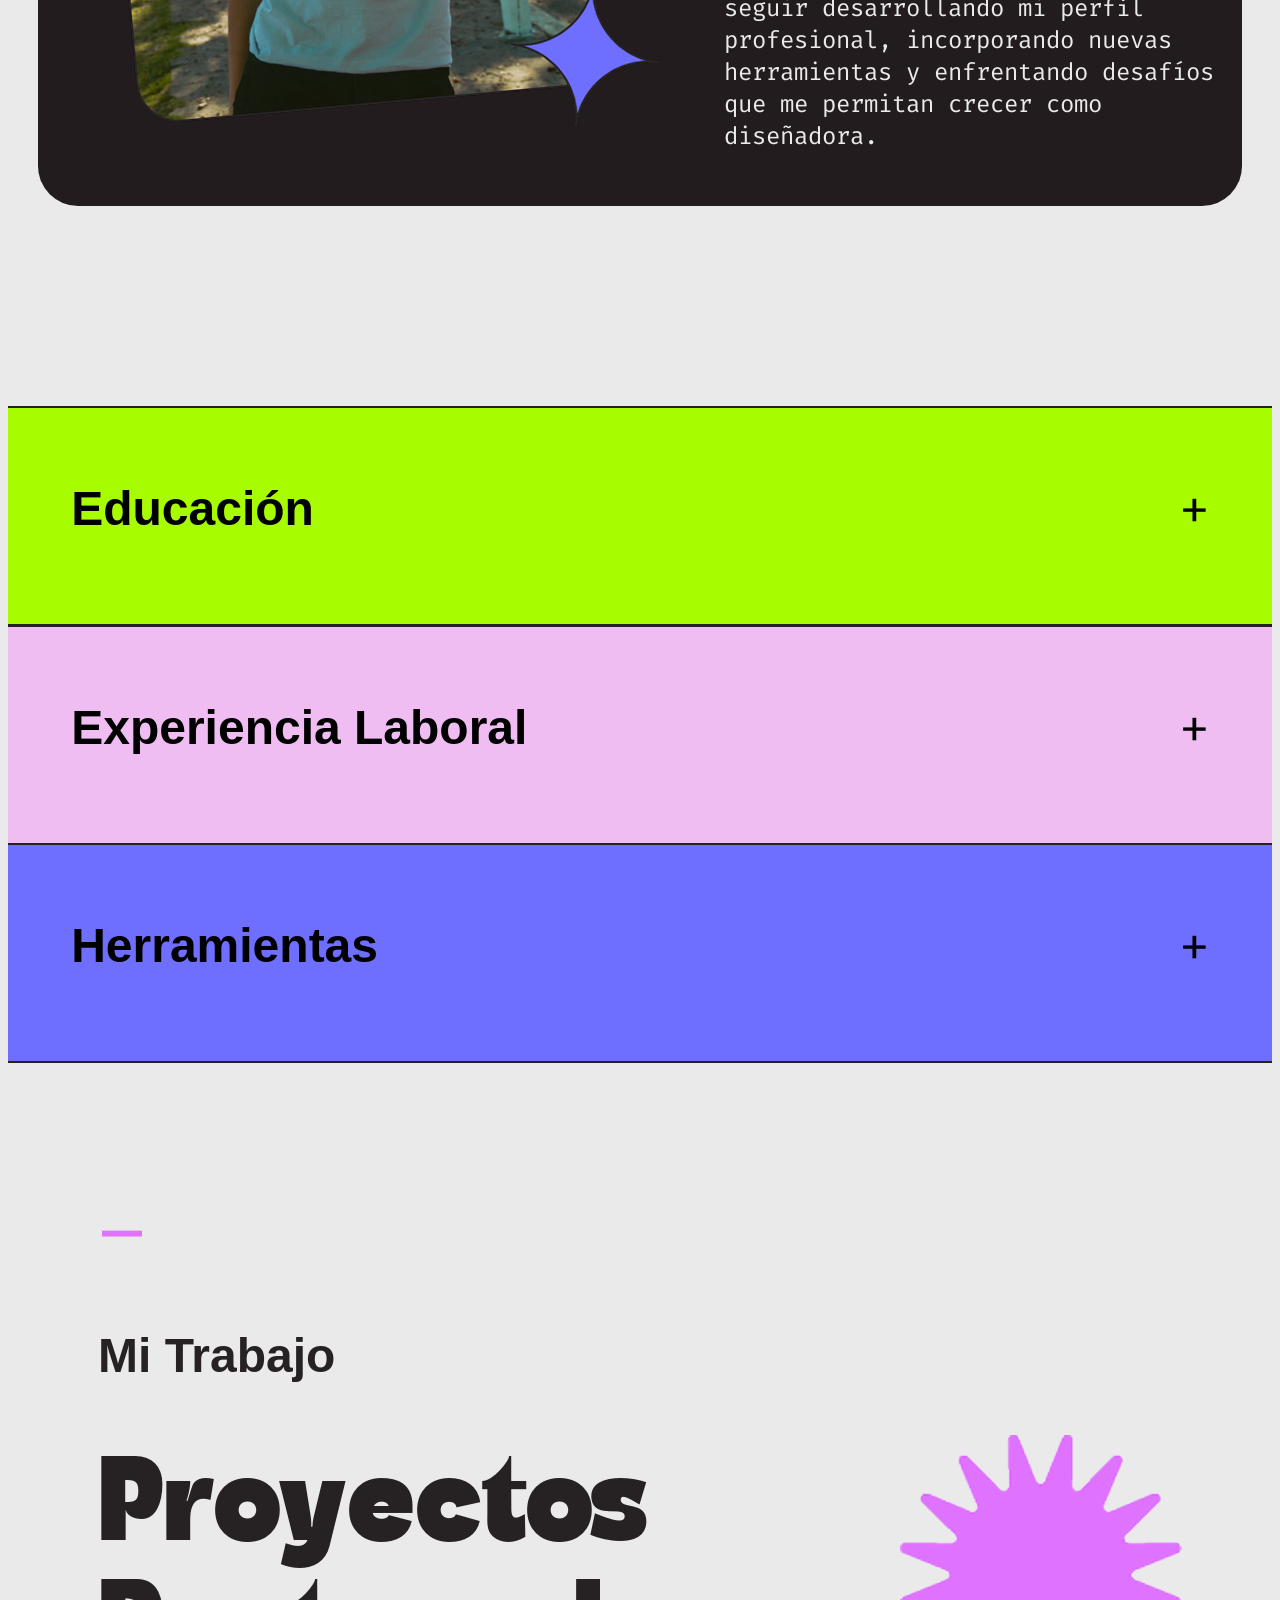
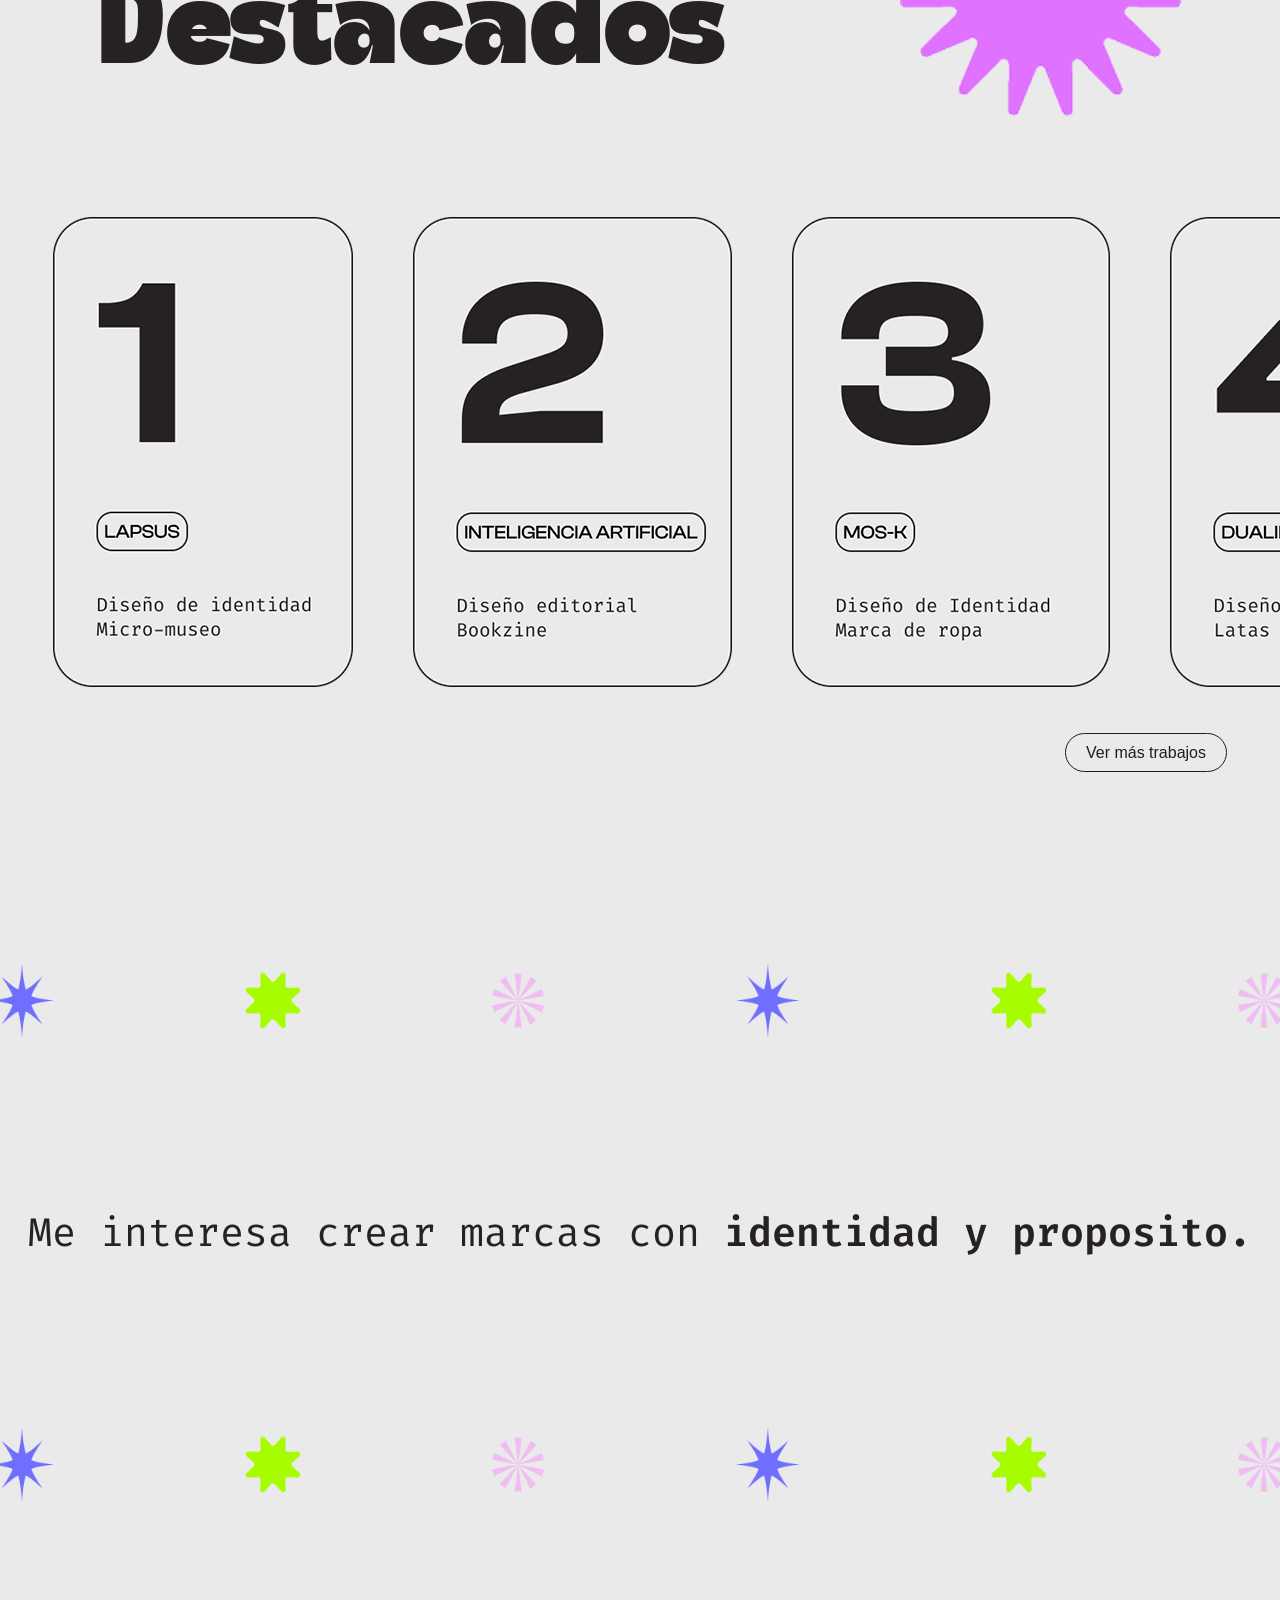
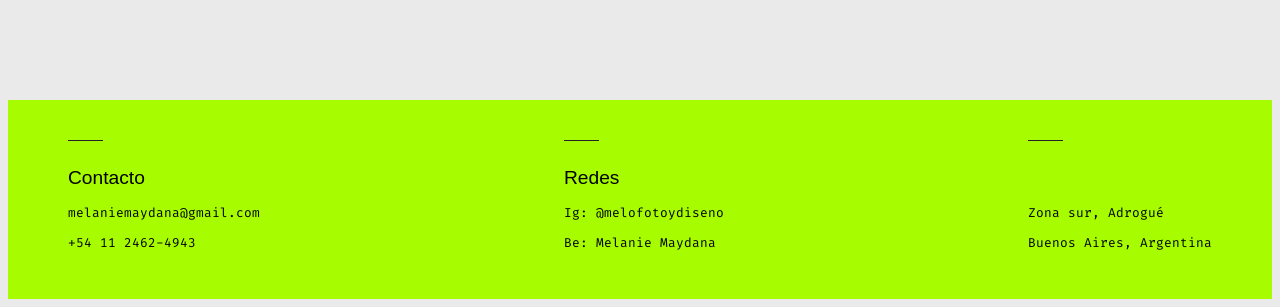
==== commit 17c780d3: "Cambio de estructura de la pagina, inclusion de otras secciones como 'portfolio' y 'contacto'" ====
--- a/index.html
+++ b/index.html
@@ -4,6 +4,7 @@
 <head>
     <meta charset="utf-8" />
     <title>Melanie Maydana</title>
+    <link rel="icon" type="image/xicon" href="img/favicon.ico">
     <link rel="stylesheet" href="estilos.css" />
     <link rel="preconnect" href="https://fonts.googleapis.com">
     <link rel="preconnect" href="https://fonts.gstatic.com" crossorigin>
@@ -12,181 +13,200 @@
 
 <body>
     <header>
-        <nav class="navbar">
-            <div class="logo"> <img src="img/logo-mel.png">
-            </div>
-
-            <ul class="menu">
-                <li><a href="#">Inicio</a></li>
-                <li><a href="#">Portfolio</a></li>
-                <li><a href="#">Contacto</a></li>
-            </ul>
+        <!--BARRA DE NAVEGACIÓN-->
+        <nav>
+            <div class="interior">
+                <img src="img/logo-mel.png" alt="logo mel">
+
+                <ul class="menu">
+                    <li><a href="index.html">Inicio</a></li>
+                    <li><a href="porfolio.html">Portfolio</a></li>
+                    <li><a href="contacto.html">Contacto</a></li>
+                </ul>
+            </div>
         </nav>
     </header>
 
     <main>
+        <!--HERO-->
         <section class="hero">
             <div class="hero-text">
-
-                <h1>Hola, soy Mel!</h1>
+                <p>_</p>
+
+                <h1>Hola, soy <span>Mel!</span></h1>
                 <h2>Diseñadora Gráfica</h2>
 
-                <p>
-                    Estudio Diseño y Comunicación Visual.<br>
-                    Me entusiasma mucho el branding y el diseño editorial.
-                    Disfruto creando identidades visuales que conectan con las personas.
-                </p>
-
-                <a href="#" class="boton">Trabajá conmigo</a>
-            </div>
-
-            <div class="hero-img">
-                <img src="img/foto-mel-3.png" alt="Mel">
-            </div>
-        </section>
-
-        <section class="info">
-
-            <!-- SOBRE MI -->
-            <div class="bloque verde">
-                <div class="header">
+                <a href="contacto.html" class="boton">Trabajá conmigo</a>
+            </div>
+
+            <img src="img/gatito.png" alt="gatito">
+        </section>
+
+
+        <!-- SOBRE MI -->
+        <article>
+
+            <img src="img/foto-personal.png" alt="foto de mel">
+
+            <div class="sobre-mi">
+                <div class="linea-sobre-mi">
+                    <p>_</p>
+                </div>
+
+                <div class="sobre-mi-texto">
                     <h3>Sobre Mi</h3>
-                </div>
-
-                <p>
-                    Me gusta pensar el diseño como una herramienta de comunicación, no solo estética.<br>
-                    Disfruto investigar, conceptualizar y desarrollar propuestas visuales con una base sólida.
-                </p>
-
-                <p>
-                    Actualmente estoy enfocada en seguir desarrollando mi perfil profesional,
-                    incorporando nuevas herramientas y enfrentando desafíos que me permitan crecer como diseñadora.
-                </p>
-
-                <h4>¿Qué hago?</h4>
-                <ul>
-                    <li>Desarrollo de identidades visuales desde cero</li>
-                    <li>Rediseño de marcas existentes</li>
-                    <li>Diseño editorial (revistas, piezas gráficas)</li>
-                    <li>Diseño de contenido para redes sociales</li>
-                    <li>Packaging</li>
-                </ul>
-            </div>
-
-            <!-- EDUCACIÓN -->
-            <div class="bloque lila">
-                <div class="header">
+                    <p>
+                        Estudio Diseño y Comunicación Visual.
+                        Me entusiasma mucho el branding y el diseño
+                        editorial. Disfruto creando identidades visuales que conectan con las personas.
+                    </p>
+
+                    <p>
+                        Actualmente estoy enfocada en seguir desarrollando
+                        mi perfil profesional, incorporando nuevas herramientas y enfrentando desafíos
+                        que me permitan crecer como diseñadora.
+                    </p>
+                </div>
+            </div>
+        </article>
+
+
+        <section class="desplegables">
+
+            <!-- EDUCACIÓN-->
+            <div class="item educacion">
+                <div class="titulo">
                     <h3>Educación</h3>
-                </div>
-
-                <div class="sub">
-                    <p>2022–Presente Licenciatura en Diseño y Comunicación Visual</p>
-                </div>
-                <p>Universidad Nacional de Lanús</p>
-
-                <div class="sub2">
-                    <p>2019–2020 Fotografía</p>
-                </div>
-                <p>Foto Escuela Adrogué</p>
-            </div>
-
-            <!-- EXPERIENCIA -->
-            <div class="bloque azul">
-                <div class="header">
+                    <span>+</span>
+                </div>
+
+                <div class="contenido">
+                    <h4>2022-Presente Licenciatura en Diseño y Comunicación Visual</h4>
+                    <p>Universidad Nacional de Lanús</p>
+
+                    <h4>2019-2020 Fotografía</h4>
+                    <p>Foto Escuela, Adrogué</p>
+                </div>
+            </div>
+
+            <!-- EXPERIENCIA LABORAL-->
+            <div class="item experiencia">
+                <div class="titulo">
                     <h3>Experiencia Laboral</h3>
-                </div>
-
-                <div class="sub3">
-                    <p>2024–Presente Diseñadora Gráfica Freelance</p>
-                </div>
-                <ul>
-                    <li>Identidad de marca</li>
-                    <li>Piezas para redes sociales</li>
-                    <li>Diseño editorial</li>
-                    <li>Packaging</li>
-                </ul>
-
-                <div class="sub4">
-                    <p>2026–Presente Practicante de Diseño – Raw Creative Studio</p>
-                </div>
-                <ul>
-                    <li>Diseño de contenido para redes</li>
-                    <li>Desarrollo de propuestas de branding</li>
-                    <li>Trabajo en equipo con otros diseñadores</li>
-                </ul>
-            </div>
-
-        </section>
+                    <span>+</span>
+                </div>
+
+                <div class="contenido">
+                    <h4>2024-Presente Diseñadora Gráfica Freelance</h4>
+                    <p>Trabajo con clientes desarrollando soluciones visuales adaptadas a sus necesidades:</p>
+                    <ul>
+                        <li>Identidad de marca</li>
+                        <li>Piezas para redes sociales</li>
+                        <li>Diseño editorial</li>
+                        <li>Packaging</li>
+                    </ul>
+
+                    <h4>2026-Presente Practicante de Diseño - Raw Creative Studio</h4>
+                    <ul>
+                        <li>Diseño de piezas para redes</li>
+                        <li>Desarrollo de propuestas de branding</li>
+                        <li>Trabajo en equipo con otros diseñadores</li>
+                    </ul>
+                </div>
+            </div>
+        </section>
+
+        <!-- HERRAMIENTAS-->
+        <div class="item herramientas">
+            <div class="titulo">
+                <h3>Herramientas</h3>
+                <span>+</span>
+            </div>
+
+            <div class="contenido">
+                <img src="img/herramientas.png" alt="herramientas">
+            </div>
+        </div>
 
         <!-- TRABAJOS-->
-        <section>
-            <section class="primera-seccion-proyectos">
-
-                <!-- IZQUIERDA -->
-                <div class="hero-izquierda">
-                    <span class="linea">Mi trabajo</span>
-
-                    <div class="estrella"> <img src="img/recurso-2.png" /></div>
-
-                    <h1>
-                        Proyectos<br>
-                        Destacados
-                    </h1>
-
-                    <a href="#" class="boton">Ver más proyectos</a>
-                </div>
-
-                <!-- DERECHA -->
-                <div class="hero-derecha">
-                    <div class="caja">
-                        <span class="numero">1</span>
-                        <h4 class="nombre">LAPSUS</h4>
-                        <p class="desc">Diseño de Identidad<br>para Micro-Museo</p>
-                    </div>
-                </div>
-            </section>
-
-            <section class="segunda-fila-proyectos">
-
-                <div class="caja-dos">
-                    <span class="numero">2</span>
-                    <h4 class="nombre">INTELIGENCIA ARTIFICIAL Y REVOLUCIÓN DIGITAL</h4>
-                    <p class="desc">Diseño editorial<br>Bookzine</p>
-                </div>
-
-                <div class="caja-tres">
-                    <span class="numero">3</span>
-                    <h4 class="nombre">MOS-K</h4>
-                    <p class="desc">Diseño identidad<br>Marca de Ropa</p>
-                </div>
-
-            </section>
-
-            <section class="tercera-fila-proyectos">
-                <div class="caja-cuatro">
-                    <span class="numero">4</span>
-                    <h4 class="nombre">DUALIDAD</h4>
-                    <p class="desc">Diseño de Esquema<br>Identidad<br>Packaging</p>
-                </div>
-
-                <p class="frase">Me interesa crear marcas<br>con identidad y propósito.</p>
-            </section>
-
-        </section>
-
+        <section class="proyectos">
+            <div class="titulo-proyectos">
+                <p>_</p>
+                <h3>Mi Trabajo</h3>
+                <h2>Proyectos<br>
+                    Destacados</h2>
+            </div>
+
+            <img src="img/estrella-1.png" alt="estrella rosa">
+        </section>
+
+        <section class="tarjetas">
+
+            <!-- TARJETA 1 -->
+            <section class="tarjeta-1">
+                <div class="tarjeta-1-contenido">
+                    <img src="img/proyecto-1-tarjeta.png" alt="proyecto 1 tarjeta">
+                </div>
+            </section>
+
+            <!-- TARJETA 2 -->
+            <section class="tarjeta-2">
+                <div class="tarjeta-2-contenido">
+                    <img src="img/proyecto-2-tarjeta.png" alt="proyecto 2 tarjeta">
+                </div>
+            </section>
+
+            <!-- TARJETA 3 -->
+            <section class="tarjeta-3">
+                <div class="tarjeta-3-contenido">
+                    <img src="img/proyecto-3-tarjeta.png" alt="proyecto 3 tarjeta">
+                </div>
+            </section>
+
+            <!-- TARJETA 4 -->
+            <section class="tarjeta-4">
+                <div class="tarjeta-4-contenido">
+                    <img src="img/proyecto-4-tarjeta.png" alt="proyecto 4 tarjeta">
+                </div>
+            </section>
+        </section>
+
+        <section class="area-boton">
+            <a href="porfolio.html" class="boton">Ver más trabajos</a>
+        </section>
+
+        <!-- FRASE-->
+        <section class="frase">
+            <img src="img/guarda-formas.png" alt="guarda de formas" width="1300">
+            <p>Me interesa crear marcas con <span>identidad y proposito.</span></p>
+            <img src="img/guarda-formas.png" alt="guarda de formas" width="1300">
+        </section>
     </main>
 
     <footer>
-        <div class="contacto">
-            <h3>Contacto</h3>
-            <p>Si te interesa trabajar conmigo o querés ver más de mis proyectos, podés contactarme por:</p>
-        </div>
-
-        <div class="redes">
-
-            <img src="img/instagram.png" /> <a href="#"></a>
-            <img src="img/mail.png" /> <a href="#"></a>
-            <img src="img/behance.png" /> <a href="#"></a>
+
+        <!-- CONTACTO -->
+        <div class="footer-seccion">
+            <div class="linea"></div>
+            <h4>Contacto</h4>
+            <p>melaniemaydana@gmail.com</p>
+            <p>+54 11 2462-4943</p>
+        </div>
+
+        <!-- REDES -->
+        <div class="footer-seccion">
+            <div class="linea"></div>
+            <h4>Redes</h4>
+            <p>Ig: @melofotoydiseno</p>
+            <p>Be: Melanie Maydana</p>
+        </div>
+
+        <!-- UBICACION -->
+        <div class="footer-seccion">
+            <div class="linea"></div>
+            <h4>&nbsp;</h4>
+            <p>Zona sur, Adrogué</p>
+            <p>Buenos Aires, Argentina</p>
         </div>
     </footer>
 </body>
--- a/estilos.css
+++ b/estilos.css
@@ -78,33 +78,37 @@
 
 body {
     background-color: #eaeaea;
-}
-
-/* HEADER */
-.navbar {
+    margin-top: 40px;
+}
+
+/* BARRA DE NAVEGACIÓN */
+nav {
     background-color: #a7fc00;
     border: 2px solid #262223;
-    padding: 12px 24px;
-    border-radius: 25px;
-    margin-left: 2%;
-    margin-right: 2%;
-
-    display: flex;
-    justify-content: space-between;
-    align-items: center;
-
-}
-
-/* LOGO */
-.logo img {
-    height: 50px;
+    border-radius: 40px;
+    display: flex;
+    padding: 21px 64px 21px 44px;
+    align-items: flex-start;
+    gap: 10px;
+    margin-left: 30px;
+    margin-right: 30px;
+    margin-top: 40px;
 }
 
 /* MENÚ */
 .menu {
     list-style: none;
     display: flex;
-    gap: 25px;
+    justify-content: flex-end;
+    align-items: center;
+    gap: 70px;
+}
+
+.interior {
+    display: flex;
+    width: 100%;
+    justify-content: space-between;
+    align-items: center;
 }
 
 /* LINKS */
@@ -114,401 +118,523 @@
     font-size: 18px;
     font-family: 'ClashDisplay-Regular', sans-serif;
     font-weight: 400;
-}
-
-.menu li:not(:last-child)::after {
-    content: "|";
-    margin-left: 25px;
-    color: #000;
+    transition: 0.3s;
+}
+
+.menu a:hover {
+    color: #6E6EFF;
+
 }
 
 /* HERO */
 .hero {
-    background: linear-gradient(to bottom, #d9a7e0, #cfcfcf);
-    border-radius: 25px;
-    padding: 40px;
     display: flex;
     justify-content: space-between;
     align-items: center;
+    padding: 80px, 10%;
+    margin-left: 90px;
+    margin-right: 90px;
     gap: 40px;
-    margin: 30px 2%;
-    max-width: 2000px;
+    margin-bottom: 188px;
 }
 
 /* TEXTO */
 .hero-text {
-    padding: 40px;
-    max-width: 600px;
+    max-width: 1000px;
+}
+
+.hero-text p {
+    color: #df73ff;
+    font-size: 5rem;
+    padding-bottom: 5px;
 }
 
 h1 {
     font-family: 'Dx Lactos', sans-serif;
-    font-size: 75px;
-    margin: 0;
+    font-size: 8rem;
     color: #262223;
+    line-height: 1.1;
+    margin-bottom: 10px;
+    padding-bottom: 5px;
+}
+
+h1 span {
+    color: #6E6EFF;
+    font-family: 'Dx Lactos', sans-serif;
 }
 
 h2 {
     font-family: 'ClashDisplay-Regular', sans-serif;
-    font-size: 50px;
-    margin: 10px 0 20px;
+    font-size: 4rem;
+    margin-top: 10px;
+    margin-bottom: 20px;
     color: #262223;
-}
-
-.hero-text p {
-    font-size: 20px;
-    color: #262223;
-    margin-bottom: 20px;
-    line-height: 1.4;
 }
 
 /* BOTÓN */
 .boton {
+    padding: 10px 20px;
+    border-radius: 25px;
+    border: 1px solid #231c1e;
+    background: transparent;
+    color: #231c1e;
+    cursor: pointer;
+    font-family: "Clash Display Variable", sans-serif;
+    font-size: 1, 8rem;
+    text-decoration: none;
+    transition: all 0.3s ease;
+    margin-bottom: 20px;
+}
+
+.boton:hover {
+    border: none;
+    color: #eaeaea;
+    background: linear-gradient(90deg, #6E6EFF 20%, #262223 100%);
+    font-family: "Clash Display Variable";
+}
+
+/* IMAGEN */
+
+.hero-img img {
+    width: 250px;
+    height: auto;
+}
+
+/*SOBRE MI*/
+
+article {
+    margin-left: 30px;
+    margin-right: 30px;
+    padding-top: 30px;
+    padding-bottom: 30px;
+    display: flex;
+    align-items: center;
+    gap: 60px;
+    background: #231c1e;
+    border-radius: 40px;
+    margin-block-end: 10px;
+}
+
+.linea-sobre-mi p {
+    color: #F0BDF3;
+    font-size: 5rem;
+    margin-block-start: 5px;
+}
+
+.sobre-mi-texto {
+    max-width: 500px;
+}
+
+.sobre-mi-texto h3 {
+    font-size: 3rem;
+    margin-bottom: 20px;
+    color: #F0BDF3;
+    font-family: "Clash Display Variable", sans-serif;
+    font-weight: 600;
+}
+
+.sobre-mi-texto p {
+    color: #EAEAEA;
+    font-family: "Fira Code";
+    font-size: 1.5rem;
+    font-style: normal;
+    font-weight: 400;
+    line-height: normal;
+}
+
+.sobre-mi {
+    gap: 40px
+}
+
+/*DESPLEGABLES*/
+
+.desplegables {
+    width: 100%;
+    height: fit-content;
+
+}
+
+.item {
+    padding: 25px 5%;
+    cursor: pointer;
+    transition: 0.3s ease;
+}
+
+/* EDUCACIÓN */
+.educacion {
+    background-color: #a7fc00;
+    margin-top: 200px;
+    border-top: 2px solid #262223;
+    border-bottom: 2px solid #262223;
+}
+
+.titulo {
+    display: flex;
+    justify-content: space-between;
+    align-items: center;
+}
+
+.titulo h3 {
+    font-size: 3rem;
+    font-family: "Clash Display Variable", sans-serif;
+    font-weight: 600;
+}
+
+.titulo span {
+    font-size: 3rem;
+    transition: transform 0.3s ease;
+}
+
+.contenido {
+    max-height: 0;
+    overflow: hidden;
+    transition: max-height 0.4s ease;
+    margin-top: 5px;
+    margin-bottom: 10px;
+}
+
+.contenido h4 {
+    font-family: "Fira Code";
+    font-size: 1rem;
+    font-weight: bold;
+}
+
+.item:hover .contenido {
+    max-height: 350px;
+}
+
+.item:hover .titulo span {
+    transform: rotate(45deg);
+}
+
+/* EXPERIENCIA LABORAL*/
+
+.experiencia {
+    background-color: #F0BDF3;
+    border-top: 1px solid #262223;
+    border-bottom: 1px solid #262223;
+}
+
+/* HERRAMIENTAS*/
+
+.herramientas {
+    background-color: #6E6EFF;
+    border-top: 1px solid #262223;
+    border-bottom: 2px solid #262223;
+}
+
+/*PROYECTOS DESTACADOS*/
+
+.proyectos {
+    display: flex;
+    justify-content: space-between;
+    align-items: flex-end;
+    margin-left: 90px;
+    margin-right: 90px;
+}
+
+.titulo-proyectos p {
+    color: #df73ff;
+    font-size: 5rem;
+}
+
+.titulo-proyectos h3 {
+    font-size: 3rem;
+    color: #262223;
+    font-family: "Clash Display Variable", sans-serif;
+    font-weight: 600;
+    padding-bottom: 20px;
+}
+
+.titulo-proyectos h2 {
+    font-family: 'Dx Lactos', sans-serif;
+    font-size: 7rem;
+    color: #262223;
+    line-height: 1.1;
+}
+
+
+
+.tarjetas {
+    display: flex;
+    align-items: center;
+    gap: 60px;
+    margin-left: 45px;
+    margin-right: 45px;
+    margin-top: 100px;
+    margin-bottom: 50px;
+}
+
+/*TARJETA 1*/
+
+.tarjeta-1 {
+    transition: 0.4s ease;
+}
+
+.tarjeta-1:hover {
+    background-image: url("img/proyecto-1-imagen.png");
+}
+
+.tarjeta-1-contenido {
+    transition: opacity 0.3s;
+}
+
+.tarjeta-1:hover .tarjeta-1-contenido {
+    opacity: 0;
+}
+
+/*TARJETA 2*/
+
+.tarjeta-2 {
+    transition: 0.4s ease;
+}
+
+.tarjeta-2:hover {
+    background-image: url("img/proyecto-2-imagen.png");
+}
+
+.tarjeta-2-contenido {
+    transition: opacity 0.3s;
+}
+
+.tarjeta-2:hover .tarjeta-2-contenido {
+    opacity: 0;
+}
+
+/*TARJETA 3*/
+
+.tarjeta-3 {
+    transition: 0.4s ease;
+}
+
+.tarjeta-3:hover {
+    background-image: url("img/proyecto-3-imagen.png");
+}
+
+.tarjeta-3-contenido {
+    transition: opacity 0.3s;
+}
+
+.tarjeta-3:hover .tarjeta-3-contenido {
+    opacity: 0;
+}
+
+/*TARJETA 4*/
+
+.tarjeta-4 {
+    transition: 0.4s ease;
+}
+
+.tarjeta-4:hover {
+    background-image: url("img/proyecto-4-imagen.png");
+}
+
+.tarjeta-4-contenido {
+    transition: opacity 0.3s;
+}
+
+.tarjeta-4:hover .tarjeta-4-contenido {
+    opacity: 0;
+}
+
+.area-boton {
+    text-align: right;
+    margin-right: 45px;
+    margin-bottom: 200px;
+}
+
+/*FRASE*/
+
+.frase {
+    display: flex;
+    flex-direction: column;
+    align-items: center;
+    gap: 128px;
+    margin-bottom: 198px;
+}
+
+.frase p {
+    color: #262223;
+    text-align: center;
+    font-family: "Fira Code";
+    font-size: 2.5rem;
+    font-weight: 400;
+}
+
+.frase span {
+    color: #262223;
+    text-align: center;
+    font-family: "Fira Code";
+    font-size: 2.5rem;
+    font-weight: 600;
+}
+
+
+/*FOOTER*/
+
+footer {
+    background-color: #a7fc00;
+    padding: 40px 60px;
+    display: flex;
+    justify-content: space-between;
+    gap: 40px;
+}
+
+.footer-seccion {
+    max-width: 250px;
+}
+
+.linea {
+    width: 35px;
+    height: 1px;
+    background-color: #262223;
+    margin-bottom: 10px;
+}
+
+.footer-seccion h4 {
+    font-size: 1.2rem;
+    margin-bottom: 15px;
+    font-family: "Clash Display Variable", sans-serif;
+    font-weight: 500;
+}
+
+.footer-seccion p {
+    font-size: 0.8rem;
+    margin-bottom: 8px;
+}
+
+
+/*MIS PROYECTOS*/
+
+.mis-proyectos {
+    display: flex;
+    flex-direction: column;
+    align-items: center;
+    gap: 48px;
+    margin-top: 185px;
+}
+
+.mis-proyectos img {
+    text-align: center;
+}
+
+.mis-proyectos h2 {
+    font-family: "Dx Lactos", sans-serif;
+    font-size: 9rem;
+}
+
+/*GRILLA PROYECTOS*/
+
+/* CONTENEDOR */
+
+.proyectos-galeria {
+    display: flex;
+    flex-wrap: wrap;
+    gap: 30px;
+    padding: 70px 5%;
+    margin-bottom: 200px;
+}
+
+/* ITEM */
+.proyecto {
+    flex: 1 1 calc(33.333% - 30px);
+    margin-bottom: 50px;
+}
+
+/* IMAGEN */
+.proyecto img {
+    width: 100%;
+    height: 405px;
+    object-fit: cover;
+    border-radius: 40px;
+    border: 2px solid #262223;
+    display: block;
+}
+
+/* NOMBRES */
+.nombre {
     display: inline-block;
-    padding: 10px 18px;
-    border: 1px solid #262223;
+    margin-top: 40px;
+    padding: 5px 12px;
+    border: 2px solid #231c1e;
     border-radius: 20px;
-    text-decoration: none;
-    color: #262223;
-    font-family: 'ClashDisplay-Medium', sans-serif;
+    font-family: "Clash Display Variable", sans-serif;
+    font-size: 1.6rem;
     font-weight: 500;
-    font-size: 20px;
-}
-
-/* IMAGEN */
-
-.hero-img img {
-    width: 500px;
-}
-
-@media (max-width: 768px) {
-    .hero {
-        flex-direction: column;
-        align-items: flex-start;
-    }
-
-    .hero-text {
-        max-width: 100%;
-    }
-
-    .hero-img {
-        width: 100%;
-        display: flex;
-        justify-content: center;
-    }
-
-    .hero-img img {
-        width: 80%;
-        max-width: 300px;
-    }
-}
-
-/* INFO */
-
-.info {
+}
+
+/* TIPO */
+.tipo {
+    font-size: 1rem;
+    margin-top: 15px;
+}
+
+.proyecto img {
+    transition: transform 0.3s ease;
+}
+
+.proyecto:hover img {
+    transform: scale(1.05);
+}
+
+/*CONTACTO*/
+
+.contacto {
+    padding: 80px 5%;
+    text-align: center;
+    margin-top: 50px;
+}
+
+
+.contacto h2 {
+    font-family: "Dx Lactos", sans-serif;
+    font-size: 9rem;
+    margin-bottom: 10px;
+}
+
+.contacto p {
+    font-size: 1.2rem;
+    margin-bottom: 30px;
+}
+
+.contacto img {
+    margin-bottom: 40px;
+}
+
+/* FORMULARIO*/
+.formulario {
+    max-width: 100%;
+    margin: 0 auto;
+    margin-top: 100px;
+}
+
+/* FILA DOBLE */
+.fila {
     width: 100%;
-    margin: 0;
-}
-
-.bloque {
-    padding: 50px 110px;
-}
-
-/* COLORES */
-.verde {
-    background-color: #a7fc00;
-    border-top-style: solid;
-    border-color: #262223;
-    border-top-width: 2px;
-}
-
-.lila {
-    background-color: #f0bdf3;
-    border-top-style: solid;
-    border-color: #262223;
-    border-top-width: 2px;
-}
-
-.azul {
-    background-color: #6e6eff;
-    border-top-style: solid;
-    border-color: #262223;
-    border-top-width: 2px;
-    border-bottom-style: solid;
-    border-color: #262223;
-    border-bottom-width: 2px;
-}
-
-/* TITULOS */
-.header h3 {
-    justify-content: space-between;
-    align-items: center;
-    font-size: 28px;
-    margin-bottom: 50px;
-    font-family: 'ClashDisplay-Semibold', sans-serif;
-}
-
-/* TEXTOS */
-.bloque p {
-    font-size: 14px;
-    line-height: 1.5;
-    max-width: 800px;
-}
-
-.bloque ul {
-    margin-top: 14px;
-    padding-left: 20px;
-}
-
-.sub p {
-    font-family: "Fira Code", monospace;
-    font-weight: 500;
-}
-
-.sub2 p {
-    font-family: "Fira Code", monospace;
-    font-weight: 500;
-}
-
-.sub3 p {
-    font-family: "Fira Code", monospace;
-    font-weight: 500;
-}
-
-.sub4 p {
-    font-family: "Fira Code", monospace;
-    font-weight: 500;
-}
-
-
-/* SECCIÓN MI TRABAJO */
-
-.linea {
-    font-family: 'ClashDisplay-Regular', sans-serif;
-    margin-bottom: 10px;
-    font-size: 14px;
-    display: block;
-}
-
-.primera-seccion-proyectos {
-    display: flex;
-    justify-content: space-between;
-    padding: 60px 5%;
-    gap: 40px;
-}
-
-/* IZQUIERDA */
-.hero-izquierda {
-    max-width: 400px;
-}
-
-.linea {
-    display: block;
-    font-size: 14px;
-    margin-bottom: 20px;
-    position: relative;
-    padding-left: 12px;
-}
-
-.linea::before {
-    content: "";
-    position: absolute;
-    left: 0;
-    top: 2px;
-    width: 2px;
-    height: 14px;
-    background: #262223;
-}
-
-/* ESTRELLA */
-.estrella {
-    width: 40px;
-    height: 40px;
-    margin-bottom: 20px;
-    padding-bottom: 90px;
-    ;
-}
-
-/* TITULO */
-.hero-izquierda h1 {
-    font-size: 56px;
-    line-height: 1.1;
-    margin-top: 10px;
-    margin-bottom: 20px;
-}
-
-
-/* DERECHA */
-.hero-derecha {
-    display: flex;
-    justify-content: center;
-}
-
-/* CAJA */
-.caja {
-    width: 800px;
-    max-width: 200%;
-    min-width: 600px;
-    height: 350px;
+    display: flex;
+    gap: 20px;
+    margin-bottom: 15px;
+}
+
+/* INPUTS */
+input,
+textarea {
+    width: 100%;
+    padding: 12px 15px;
+    border-radius: 20px;
     border: 2px solid #262223;
-    border-radius: 30px;
-    padding: 30px;
-    justify-content: left;
-    position: relative;
-}
-
-/* NUMERO */
-.numero {
-    font-size: 200px;
-    font-weight: 600;
-    font-family: 'ClashDisplay-Semibold', sans-serif;
-    color: #262223;
-}
-
-/* NOMBRE */
-.nombre {
-    width: fit-content;
-    margin-top: 10px;
-    padding: 5px 12px;
-    border: 1px solid #231c1e;
-    border-radius: 20px;
-    font-size: 14px;
-    font-family: 'ClashDisplay-Medium', sans-serif;
-
-}
-
-
-/* DESCRIPCION */
-.desc {
-    position: absolute;
-    bottom: 20px;
-    left: 30px;
-    font-size: 14px;
-}
-
-@media (max-width: 900px) {
-    .hero-proyectos {
-        flex-direction: column;
-        gap: 40px;
-        align-items: flex-start;
-    }
-
-    .hero-derecha {
-        width: 100%;
-    }
-
-    .caja {
-        width: 100%;
-    }
-
-    .hero-izquierda h1 {
-        font-size: 40px;
-    }
-}
-
-/* 2DA FILA */
-.segunda-fila-proyectos {
-    display: flex;
-    gap: 40px;
-    padding: 40px 5%;
-
-}
-
-.caja-dos {
-    flex-grow: 2;
-    max-width: 100%;
-    min-width: 600px;
-    height: 350px;
-    border: 2px solid #262223;
-    border-radius: 30px;
-    padding: 30px;
-    position: relative;
-}
-
-.caja-tres {
-    flex-grow: 1;
-    max-width: 100%;
-    min-width: 600px;
-    height: 350px;
-    border: 2px solid #262223;
-    border-radius: 30px;
-    padding: 30px;
-    position: relative;
-}
-
-@media (max-width: 900px) {
-    .segunda-fila-proyectos {
-        flex-direction: column;
-    }
-
-    .segunda-fila-proyectos.caja-dos {
-        width: 100%;
-    }
-
-    .segunda-fila-proyectos.caja-tres {
-        width: 100%;
-    }
-}
-
-/* 3ERA FILA*/
-.tercera-fila-proyectos {
-    margin-top: 20px;
-    display: flex;
-    gap: 40px;
-    padding: 30px 5%;
-}
-
-
-.caja-cuatro {
-    width: 400px;
-    max-width: 100%;
-    min-width: 400px;
-    height: 350px;
-    border: 2px solid #262223;
-    border-radius: 30px;
-    padding: 30px;
-    position: relative;
-}
-
-/* FRASE FINAL */
-.frase {
-    margin-left: 40%;
-    display: flex;
-    text-align: right;
-    font-size: 20px;
-}
-
-
-
-footer {
-    background: linear-gradient(to bottom, #a7fc00, #ffffff);
-    text-align: center;
-    padding: 80px 20px;
-    line-height: 3;
-}
-
-.contacto h3 {
-    font-family: 'Dx Lactos';
-    font-size: 30px;
-    margin-bottom: 20px;
-}
-
-.contacto p {
-    font-family: "Fira Code Medium", serif;
-    font-size: 14px;
-    max-width: 500px;
-    margin: 0 auto 40px;
-    line-height: 1.5;
-}
-
-.redes {
-  display: flex;
-  justify-content: center;
-  gap: 40px
-}
-
-.redes img {
-  width: 35px;
-  height: 35px;
-  object-fit: contain;
-}+    background: #d9d9d9;
+    font-family: "Clash Display Variable", sans-serif;
+    font-size: 1rem;
+    font-weight: 400;
+    outline: none;
+    gap: 10px;
+}
+
+/* TEXTAREA */
+textarea {
+    height: 200px;
+    resize: none;
+    margin-top: 15px;
+    margin-bottom: 30px;
+}
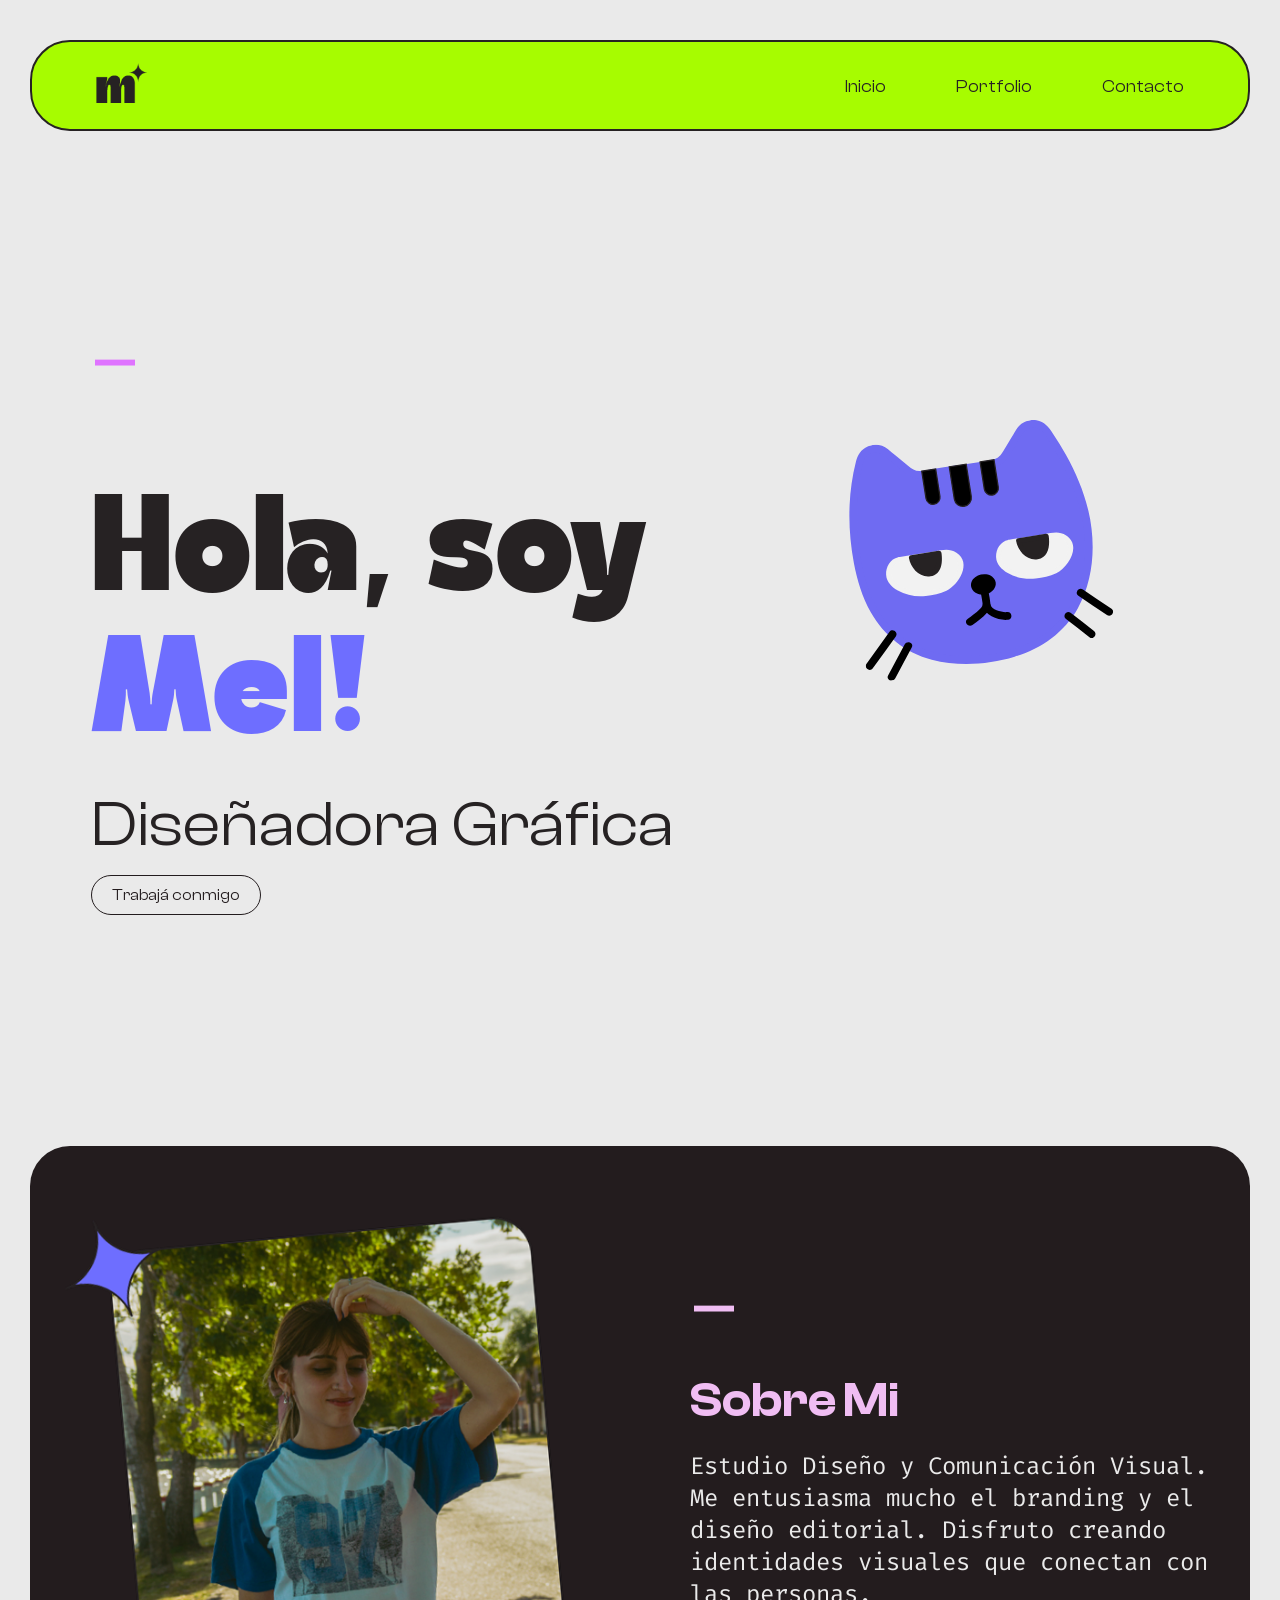
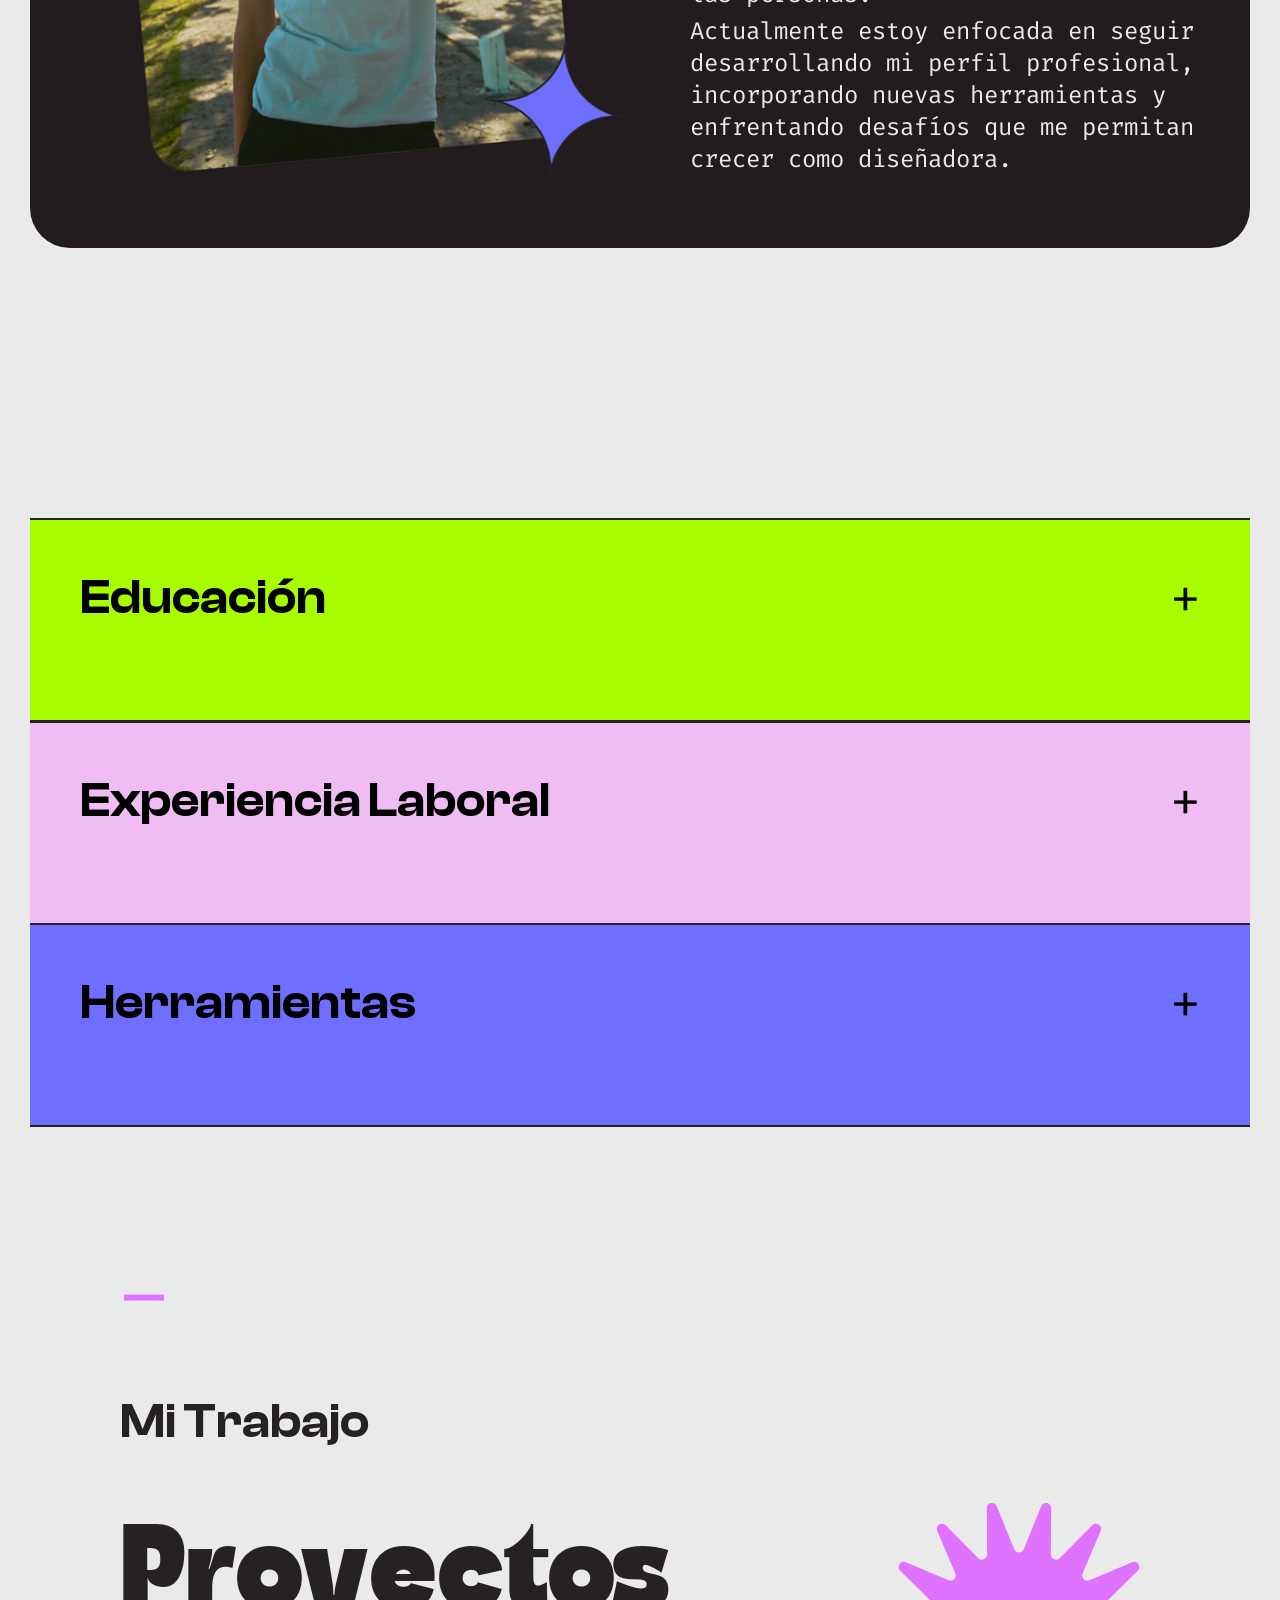
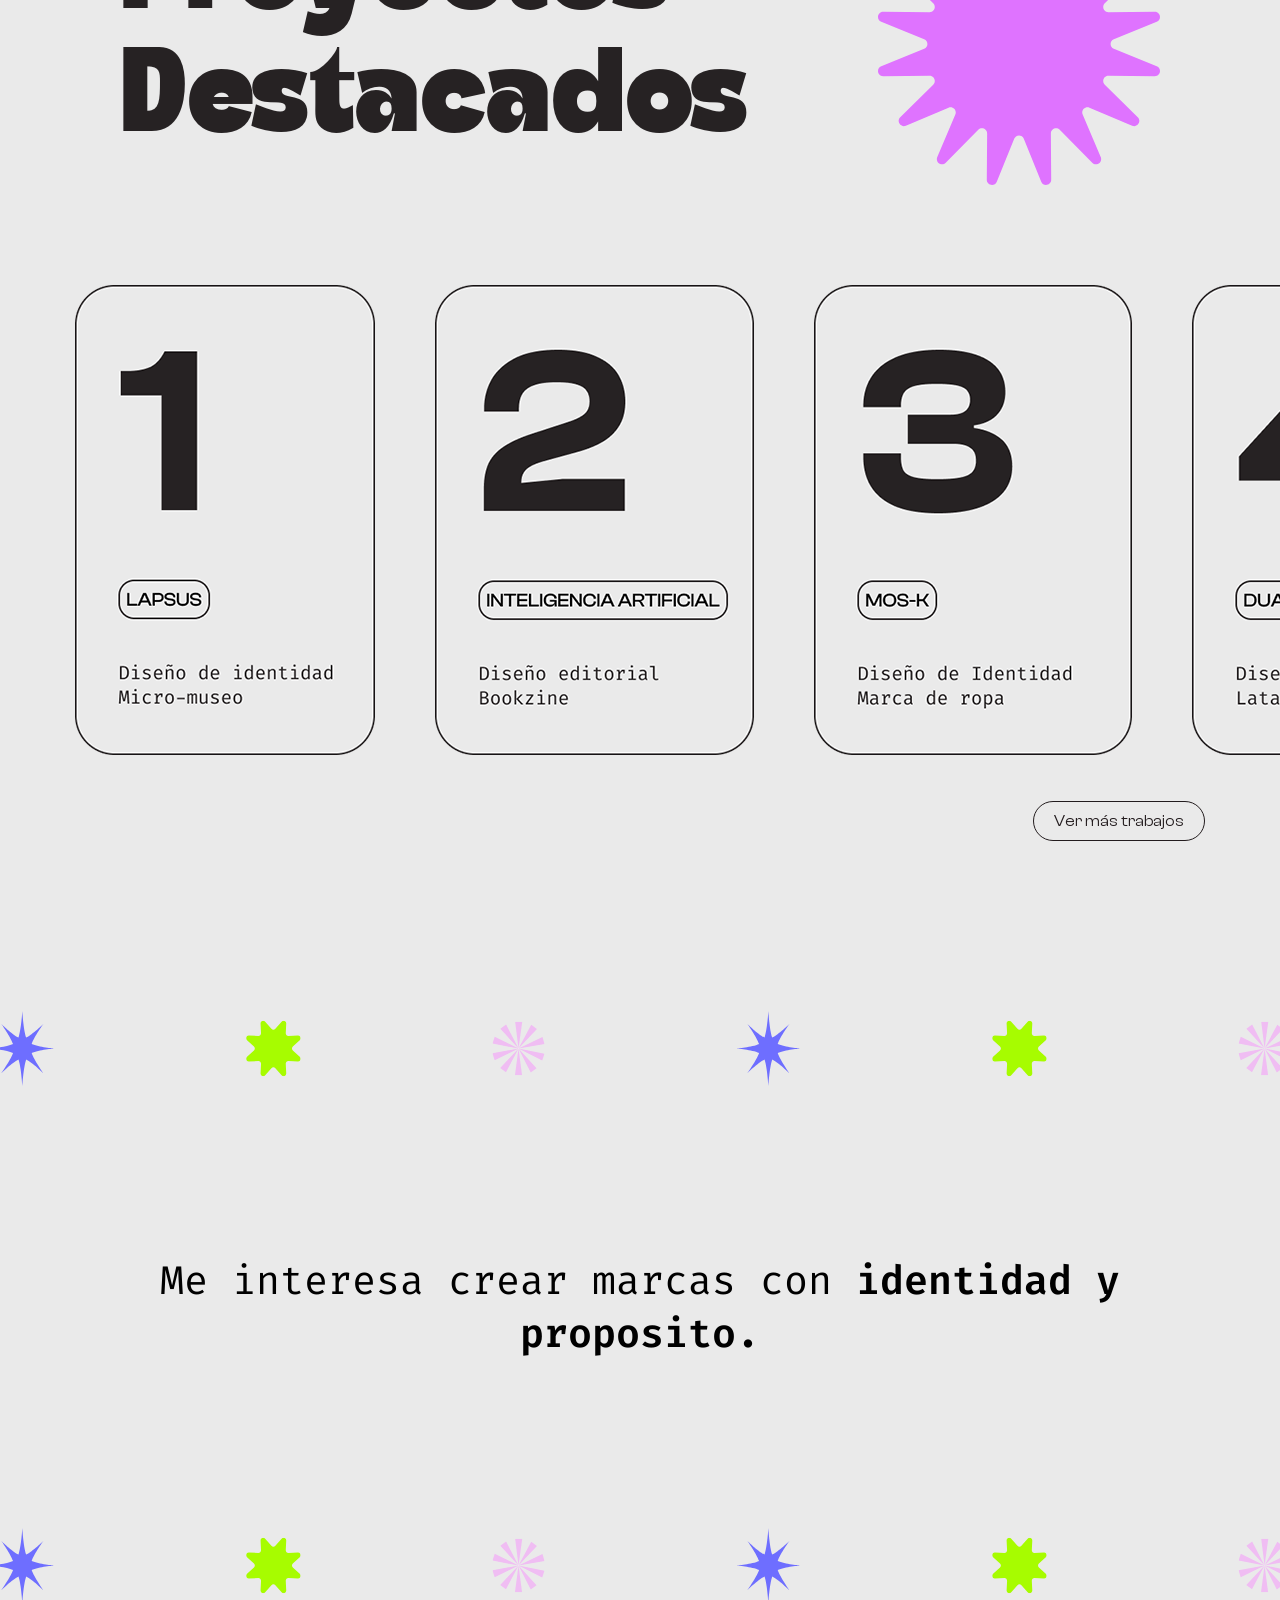
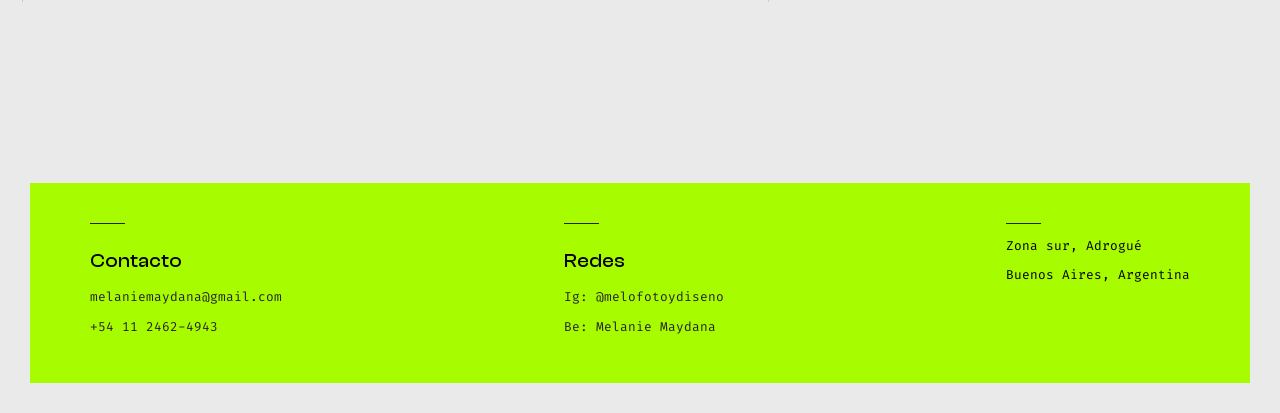
==== commit b5d43d2c: "arreglo de correcciones marcadas, acortamiento de css, mejor estructuracion de html" ====
--- a/index.html
+++ b/index.html
@@ -12,18 +12,17 @@
 </head>
 
 <body>
+
+    <!--BARRA DE NAVEGACIÓN-->
     <header>
-        <!--BARRA DE NAVEGACIÓN-->
+        <a href="index.html" class="logo">
+            <img src="img/logo-mel.png" alt="Logo Mel">
+        </a>
+
         <nav>
-            <div class="interior">
-                <img src="img/logo-mel.png" alt="logo mel">
-
-                <ul class="menu">
-                    <li><a href="index.html">Inicio</a></li>
-                    <li><a href="porfolio.html">Portfolio</a></li>
-                    <li><a href="contacto.html">Contacto</a></li>
-                </ul>
-            </div>
+            <a href="#">Inicio</a>
+            <a href="#">Portfolio</a>
+            <a href="#">Contacto</a>
         </nav>
     </header>
 
@@ -36,22 +35,21 @@
                 <h1>Hola, soy <span>Mel!</span></h1>
                 <h2>Diseñadora Gráfica</h2>
 
-                <a href="contacto.html" class="boton">Trabajá conmigo</a>
-            </div>
-
-            <img src="img/gatito.png" alt="gatito">
+                <a href="#" class="boton">Trabajá conmigo</a>
+            </div>
+
+            <img src="img/gatito.svg" alt="gatito" width="293.4px" height="272.78px">
         </section>
 
 
         <!-- SOBRE MI -->
         <article>
 
-            <img src="img/foto-personal.png" alt="foto de mel">
+            <img src="img/foto-personal.png" alt="foto de mel" width="570px" height="642px">
 
             <div class="sobre-mi">
-                <div class="linea-sobre-mi">
-                    <p>_</p>
-                </div>
+
+                <p>_</p>
 
                 <div class="sobre-mi-texto">
                     <h3>Sobre Mi</h3>
@@ -70,116 +68,144 @@
             </div>
         </article>
 
-
+        <!--DESPLEGABLES-->
         <section class="desplegables">
 
-            <!-- EDUCACIÓN-->
-            <div class="item educacion">
-                <div class="titulo">
-                    <h3>Educación</h3>
-                    <span>+</span>
-                </div>
-
-                <div class="contenido">
-                    <h4>2022-Presente Licenciatura en Diseño y Comunicación Visual</h4>
-                    <p>Universidad Nacional de Lanús</p>
-
-                    <h4>2019-2020 Fotografía</h4>
-                    <p>Foto Escuela, Adrogué</p>
-                </div>
-            </div>
-
-            <!-- EXPERIENCIA LABORAL-->
-            <div class="item experiencia">
-                <div class="titulo">
-                    <h3>Experiencia Laboral</h3>
-                    <span>+</span>
-                </div>
-
-                <div class="contenido">
-                    <h4>2024-Presente Diseñadora Gráfica Freelance</h4>
-                    <p>Trabajo con clientes desarrollando soluciones visuales adaptadas a sus necesidades:</p>
-                    <ul>
-                        <li>Identidad de marca</li>
-                        <li>Piezas para redes sociales</li>
-                        <li>Diseño editorial</li>
-                        <li>Packaging</li>
-                    </ul>
-
-                    <h4>2026-Presente Practicante de Diseño - Raw Creative Studio</h4>
-                    <ul>
-                        <li>Diseño de piezas para redes</li>
-                        <li>Desarrollo de propuestas de branding</li>
-                        <li>Trabajo en equipo con otros diseñadores</li>
-                    </ul>
-                </div>
-            </div>
-        </section>
-
-        <!-- HERRAMIENTAS-->
-        <div class="item herramientas">
-            <div class="titulo">
-                <h3>Herramientas</h3>
-                <span>+</span>
-            </div>
-
-            <div class="contenido">
-                <img src="img/herramientas.png" alt="herramientas">
-            </div>
-        </div>
+            <ul class="lista">
+
+                <!-- EDUCACIÓN -->
+                <li class="item educacion">
+                    <div class="titulo">
+                        <h3>Educación</h3>
+                        <span>+</span>
+                    </div>
+
+                    <div class="contenido">
+                        <h4>2022–Presente Licenciatura en Diseño y Comunicación Visual</h4>
+                        <p>Universidad Nacional de Lanús</p>
+
+                        <h4>2019–2020 Fotografía</h4>
+                        <p>Foto Escuela, Adrogué</p>
+                    </div>
+                </li>
+
+                <!-- EXPERIENCIA -->
+                <li class="item experiencia">
+                    <div class="titulo">
+                        <h3>Experiencia Laboral</h3>
+                        <span>+</span>
+                    </div>
+
+                    <div class="contenido">
+                        <h4>2024–Presente Diseñadora Gráfica</h4>
+                        <p>Trabajo con clientes desarrollando soluciones visuales:</p>
+
+                        <ul>
+                            <li>Identidad de marca</li>
+                            <li>Piezas para redes sociales</li>
+                            <li>Diseño editorial</li>
+                            <li>Packaging</li>
+                        </ul>
+
+                        <h4>2026–Presente Practicante - Raw Creative Studio</h4>
+                        <ul>
+                            <li>Diseño de piezas para redes</li>
+                            <li>Propuestas de branding</li>
+                            <li>Trabajo en equipo con diseñadores</li>
+                        </ul>
+                    </div>
+                </li>
+
+                <!-- HERRAMIENTAS -->
+                <li class="item herramientas">
+                    <div class="titulo">
+                        <h3>Herramientas</h3>
+                        <span>+</span>
+                    </div>
+
+                    <div class="contenido">
+                        <ul class="tools">
+                            <li>
+                                <img src="img/ai.svg" alt="Adobe Illustrator" width="83" height="83">
+                            </li>
+
+                            <li>
+                                <img src="img/ps.svg" alt="Adobe Photoshop" width="83" height="83">
+                            </li>
+
+                            <li>
+                                <img src="img/id.svg" alt="Adobe InDesign" width="83" height="83">
+                            </li>
+
+                            <li>
+                                <img src="img/lr.svg" alt="Adobe Lightroom" width="83" height="83">
+                            </li>
+
+                            <li>
+                                <img src="img/figma.svg" alt="Figma" width="83" height="83">
+                            </li>
+
+                        </ul>
+                    </div>
+                </li>
+
+
+            </ul>
+
+        </section>
 
         <!-- TRABAJOS-->
-        <section class="proyectos">
+        <section class="banner">
             <div class="titulo-proyectos">
                 <p>_</p>
                 <h3>Mi Trabajo</h3>
-                <h2>Proyectos<br>
+                <h2>Proyectos
                     Destacados</h2>
             </div>
 
-            <img src="img/estrella-1.png" alt="estrella rosa">
+            <img src="img/estrella.svg" alt="estrella rosa" width="282" height="282">
         </section>
 
         <section class="tarjetas">
 
             <!-- TARJETA 1 -->
-            <section class="tarjeta-1">
+            <div class="tarjeta-1">
                 <div class="tarjeta-1-contenido">
-                    <img src="img/proyecto-1-tarjeta.png" alt="proyecto 1 tarjeta">
-                </div>
-            </section>
+                    <img src="img/proyecto-1-tarjeta.png" alt="proyecto 1 tarjeta" width="300" height="470">
+                </div>
+            </div>
 
             <!-- TARJETA 2 -->
-            <section class="tarjeta-2">
+            <div class="tarjeta-2">
                 <div class="tarjeta-2-contenido">
-                    <img src="img/proyecto-2-tarjeta.png" alt="proyecto 2 tarjeta">
-                </div>
-            </section>
+                    <img src="img/proyecto-2-tarjeta.png" alt="proyecto 2 tarjeta" width="319" height="470">
+                </div>
+            </div>
 
             <!-- TARJETA 3 -->
-            <section class="tarjeta-3">
+            <div class="tarjeta-3">
                 <div class="tarjeta-3-contenido">
-                    <img src="img/proyecto-3-tarjeta.png" alt="proyecto 3 tarjeta">
-                </div>
-            </section>
+                    <img src="img/proyecto-3-tarjeta.png" alt="proyecto 3 tarjeta" width="318" height="470">
+                </div>
+            </div>
 
             <!-- TARJETA 4 -->
-            <section class="tarjeta-4">
+            <div class="tarjeta-4">
                 <div class="tarjeta-4-contenido">
-                    <img src="img/proyecto-4-tarjeta.png" alt="proyecto 4 tarjeta">
-                </div>
-            </section>
+                    <img src="img/proyecto-4-tarjeta.png" alt="proyecto 4 tarjeta" width="304" height="470">
+                </div>
+            </div>
         </section>
 
         <section class="area-boton">
-            <a href="porfolio.html" class="boton">Ver más trabajos</a>
+            <a href="#" class="boton">Ver más trabajos</a>
         </section>
 
         <!-- FRASE-->
         <section class="frase">
-            <img src="img/guarda-formas.png" alt="guarda de formas" width="1300">
+            <img src="img/guarda-formas.svg" alt="guarda de formas" width="1647" height="75">
             <p>Me interesa crear marcas con <span>identidad y proposito.</span></p>
-            <img src="img/guarda-formas.png" alt="guarda de formas" width="1300">
+            <img src="img/guarda-formas.svg" alt="guarda de formas" width="1647" height="75">
         </section>
     </main>
 
@@ -189,22 +215,29 @@
         <div class="footer-seccion">
             <div class="linea"></div>
             <h4>Contacto</h4>
-            <p>melaniemaydana@gmail.com</p>
-            <p>+54 11 2462-4943</p>
+            <p> <a href="mailto:melaniemaydana@gmail.com">
+                    melaniemaydana@gmail.com
+                </a></p>
+            <p> <a href="tel:+541124624943">
+                    +54 11 2462-4943
+                </a></p>
         </div>
 
         <!-- REDES -->
         <div class="footer-seccion">
             <div class="linea"></div>
             <h4>Redes</h4>
-            <p>Ig: @melofotoydiseno</p>
-            <p>Be: Melanie Maydana</p>
+            <p><a href="https://www.instagram.com/melfotoydiseno/" target="_blank">
+                    Ig: @melofotoydiseno
+                </a></p>
+            <p><a href="https://www.behance.net/melumaydana" target="_blank">
+                    Be: Melanie Maydana
+                </a></p>
         </div>
 
         <!-- UBICACION -->
         <div class="footer-seccion">
             <div class="linea"></div>
-            <h4>&nbsp;</h4>
             <p>Zona sur, Adrogué</p>
             <p>Buenos Aires, Argentina</p>
         </div>
--- a/estilos.css
+++ b/estilos.css
@@ -78,52 +78,48 @@
 
 body {
     background-color: #eaeaea;
-    margin-top: 40px;
+    margin: 30px;
 }
 
 /* BARRA DE NAVEGACIÓN */
-nav {
+header {
     background-color: #a7fc00;
     border: 2px solid #262223;
     border-radius: 40px;
-    display: flex;
-    padding: 21px 64px 21px 44px;
-    align-items: flex-start;
-    gap: 10px;
-    margin-left: 30px;
-    margin-right: 30px;
+
+    display: flex;
+    justify-content: space-between;
+    align-items: center;
+
+    padding: 21px 64px;
     margin-top: 40px;
 }
 
+/* LOGO */
+.logo img {
+    height: 40px;
+}
+
 /* MENÚ */
-.menu {
-    list-style: none;
-    display: flex;
-    justify-content: flex-end;
+nav {
+    display: flex;
     align-items: center;
     gap: 70px;
 }
 
-.interior {
-    display: flex;
-    width: 100%;
-    justify-content: space-between;
-    align-items: center;
-}
-
 /* LINKS */
-.menu a {
+nav a {
     text-decoration: none;
     color: #262223;
-    font-size: 18px;
+    font-size: 1.1rem;
     font-family: 'ClashDisplay-Regular', sans-serif;
     font-weight: 400;
     transition: 0.3s;
 }
 
-.menu a:hover {
+/* HOVER */
+nav a:hover {
     color: #6E6EFF;
-
 }
 
 /* HERO */
@@ -131,17 +127,13 @@
     display: flex;
     justify-content: space-between;
     align-items: center;
-    padding: 80px, 10%;
-    margin-left: 90px;
-    margin-right: 90px;
+    padding: 5% 5%;
+    margin: 0px 70px 70px 0px;
     gap: 40px;
-    margin-bottom: 188px;
+    margin-bottom: 20vh;
 }
 
 /* TEXTO */
-.hero-text {
-    max-width: 1000px;
-}
 
 .hero-text p {
     color: #df73ff;
@@ -179,7 +171,7 @@
     background: transparent;
     color: #231c1e;
     cursor: pointer;
-    font-family: "Clash Display Variable", sans-serif;
+    font-family: "ClashDisplay-Variable", sans-serif;
     font-size: 1, 8rem;
     text-decoration: none;
     transition: all 0.3s ease;
@@ -190,23 +182,20 @@
     border: none;
     color: #eaeaea;
     background: linear-gradient(90deg, #6E6EFF 20%, #262223 100%);
-    font-family: "Clash Display Variable";
+    font-family: "ClashDisplay-Variable";
 }
 
 /* IMAGEN */
 
 .hero-img img {
-    width: 250px;
+    width: 570px;
     height: auto;
 }
 
 /*SOBRE MI*/
 
 article {
-    margin-left: 30px;
-    margin-right: 30px;
-    padding-top: 30px;
-    padding-bottom: 30px;
+    padding: 30px;
     display: flex;
     align-items: center;
     gap: 60px;
@@ -215,55 +204,52 @@
     margin-block-end: 10px;
 }
 
-.linea-sobre-mi p {
+.sobre-mi p {
     color: #F0BDF3;
     font-size: 5rem;
-    margin-block-start: 5px;
+    margin: 5px 0 5px 0px;
 }
 
 .sobre-mi-texto {
-    max-width: 500px;
+    max-width: 700px;
 }
 
 .sobre-mi-texto h3 {
     font-size: 3rem;
     margin-bottom: 20px;
     color: #F0BDF3;
-    font-family: "Clash Display Variable", sans-serif;
+    font-family: "ClashDisplay-Variable", sans-serif;
     font-weight: 600;
 }
 
 .sobre-mi-texto p {
     color: #EAEAEA;
-    font-family: "Fira Code";
     font-size: 1.5rem;
-    font-style: normal;
-    font-weight: 400;
-    line-height: normal;
-}
-
-.sobre-mi {
-    gap: 40px
 }
 
 /*DESPLEGABLES*/
 
 .desplegables {
-    width: 100%;
     height: fit-content;
 
 }
 
-.item {
-    padding: 25px 5%;
+.lista {
+    list-style: none;
+    padding: 0;
+    margin: 0;
     cursor: pointer;
     transition: 0.3s ease;
+}
+
+.item {
+    padding: 0 50px 30px 50px;
 }
 
 /* EDUCACIÓN */
 .educacion {
     background-color: #a7fc00;
-    margin-top: 200px;
+    margin-top: 30vh;
     border-top: 2px solid #262223;
     border-bottom: 2px solid #262223;
 }
@@ -276,7 +262,7 @@
 
 .titulo h3 {
     font-size: 3rem;
-    font-family: "Clash Display Variable", sans-serif;
+    font-family: "ClashDisplay-Variable", sans-serif;
     font-weight: 600;
 }
 
@@ -289,12 +275,10 @@
     max-height: 0;
     overflow: hidden;
     transition: max-height 0.4s ease;
-    margin-top: 5px;
-    margin-bottom: 10px;
+    margin: 5px 0px 10px 0;
 }
 
 .contenido h4 {
-    font-family: "Fira Code";
     font-size: 1rem;
     font-weight: bold;
 }
@@ -323,25 +307,32 @@
     border-bottom: 2px solid #262223;
 }
 
+.herramientas ul {
+    list-style: none;
+    display: flex;
+    align-items: start;
+    gap: 10px;
+}
+
 /*PROYECTOS DESTACADOS*/
 
-.proyectos {
+.banner {
     display: flex;
     justify-content: space-between;
     align-items: flex-end;
-    margin-left: 90px;
-    margin-right: 90px;
+    margin: 0 90px 0 90px;
 }
 
 .titulo-proyectos p {
     color: #df73ff;
     font-size: 5rem;
+    max-width: 50%;
 }
 
 .titulo-proyectos h3 {
     font-size: 3rem;
     color: #262223;
-    font-family: "Clash Display Variable", sans-serif;
+    font-family: "ClashDisplay-Variable", sans-serif;
     font-weight: 600;
     padding-bottom: 20px;
 }
@@ -349,20 +340,14 @@
 .titulo-proyectos h2 {
     font-family: 'Dx Lactos', sans-serif;
     font-size: 7rem;
-    color: #262223;
-    line-height: 1.1;
 }
 
 
 
 .tarjetas {
     display: flex;
-    align-items: center;
     gap: 60px;
-    margin-left: 45px;
-    margin-right: 45px;
-    margin-top: 100px;
-    margin-bottom: 50px;
+    margin: 100px 45px 50px 45px;
 }
 
 /*TARJETA 1*/
@@ -439,8 +424,7 @@
 
 .area-boton {
     text-align: right;
-    margin-right: 45px;
-    margin-bottom: 200px;
+    margin: 0 45px 20vh 0;
 }
 
 /*FRASE*/
@@ -450,22 +434,15 @@
     flex-direction: column;
     align-items: center;
     gap: 128px;
-    margin-bottom: 198px;
+    margin-bottom: 20vh
 }
 
 .frase p {
-    color: #262223;
     text-align: center;
-    font-family: "Fira Code";
     font-size: 2.5rem;
-    font-weight: 400;
 }
 
 .frase span {
-    color: #262223;
-    text-align: center;
-    font-family: "Fira Code";
-    font-size: 2.5rem;
     font-weight: 600;
 }
 
@@ -494,7 +471,7 @@
 .footer-seccion h4 {
     font-size: 1.2rem;
     margin-bottom: 15px;
-    font-family: "Clash Display Variable", sans-serif;
+    font-family: "ClashDisplay-Variable", sans-serif;
     font-weight: 500;
 }
 
@@ -503,138 +480,11 @@
     margin-bottom: 8px;
 }
 
-
-/*MIS PROYECTOS*/
-
-.mis-proyectos {
-    display: flex;
-    flex-direction: column;
-    align-items: center;
-    gap: 48px;
-    margin-top: 185px;
-}
-
-.mis-proyectos img {
-    text-align: center;
-}
-
-.mis-proyectos h2 {
-    font-family: "Dx Lactos", sans-serif;
-    font-size: 9rem;
-}
-
-/*GRILLA PROYECTOS*/
-
-/* CONTENEDOR */
-
-.proyectos-galeria {
-    display: flex;
-    flex-wrap: wrap;
-    gap: 30px;
-    padding: 70px 5%;
-    margin-bottom: 200px;
-}
-
-/* ITEM */
-.proyecto {
-    flex: 1 1 calc(33.333% - 30px);
-    margin-bottom: 50px;
-}
-
-/* IMAGEN */
-.proyecto img {
-    width: 100%;
-    height: 405px;
-    object-fit: cover;
-    border-radius: 40px;
-    border: 2px solid #262223;
-    display: block;
-}
-
-/* NOMBRES */
-.nombre {
-    display: inline-block;
-    margin-top: 40px;
-    padding: 5px 12px;
-    border: 2px solid #231c1e;
-    border-radius: 20px;
-    font-family: "Clash Display Variable", sans-serif;
-    font-size: 1.6rem;
-    font-weight: 500;
-}
-
-/* TIPO */
-.tipo {
-    font-size: 1rem;
-    margin-top: 15px;
-}
-
-.proyecto img {
-    transition: transform 0.3s ease;
-}
-
-.proyecto:hover img {
-    transform: scale(1.05);
-}
-
-/*CONTACTO*/
-
-.contacto {
-    padding: 80px 5%;
-    text-align: center;
-    margin-top: 50px;
-}
-
-
-.contacto h2 {
-    font-family: "Dx Lactos", sans-serif;
-    font-size: 9rem;
-    margin-bottom: 10px;
-}
-
-.contacto p {
-    font-size: 1.2rem;
-    margin-bottom: 30px;
-}
-
-.contacto img {
-    margin-bottom: 40px;
-}
-
-/* FORMULARIO*/
-.formulario {
-    max-width: 100%;
-    margin: 0 auto;
-    margin-top: 100px;
-}
-
-/* FILA DOBLE */
-.fila {
-    width: 100%;
-    display: flex;
-    gap: 20px;
-    margin-bottom: 15px;
-}
-
-/* INPUTS */
-input,
-textarea {
-    width: 100%;
-    padding: 12px 15px;
-    border-radius: 20px;
-    border: 2px solid #262223;
-    background: #d9d9d9;
-    font-family: "Clash Display Variable", sans-serif;
-    font-size: 1rem;
-    font-weight: 400;
-    outline: none;
-    gap: 10px;
-}
-
-/* TEXTAREA */
-textarea {
-    height: 200px;
-    resize: none;
-    margin-top: 15px;
-    margin-bottom: 30px;
-}
+.footer-seccion a {
+    text-decoration: none;
+    color: #262223;
+}
+
+footer a:hover {
+    opacity: 0.7;
+}
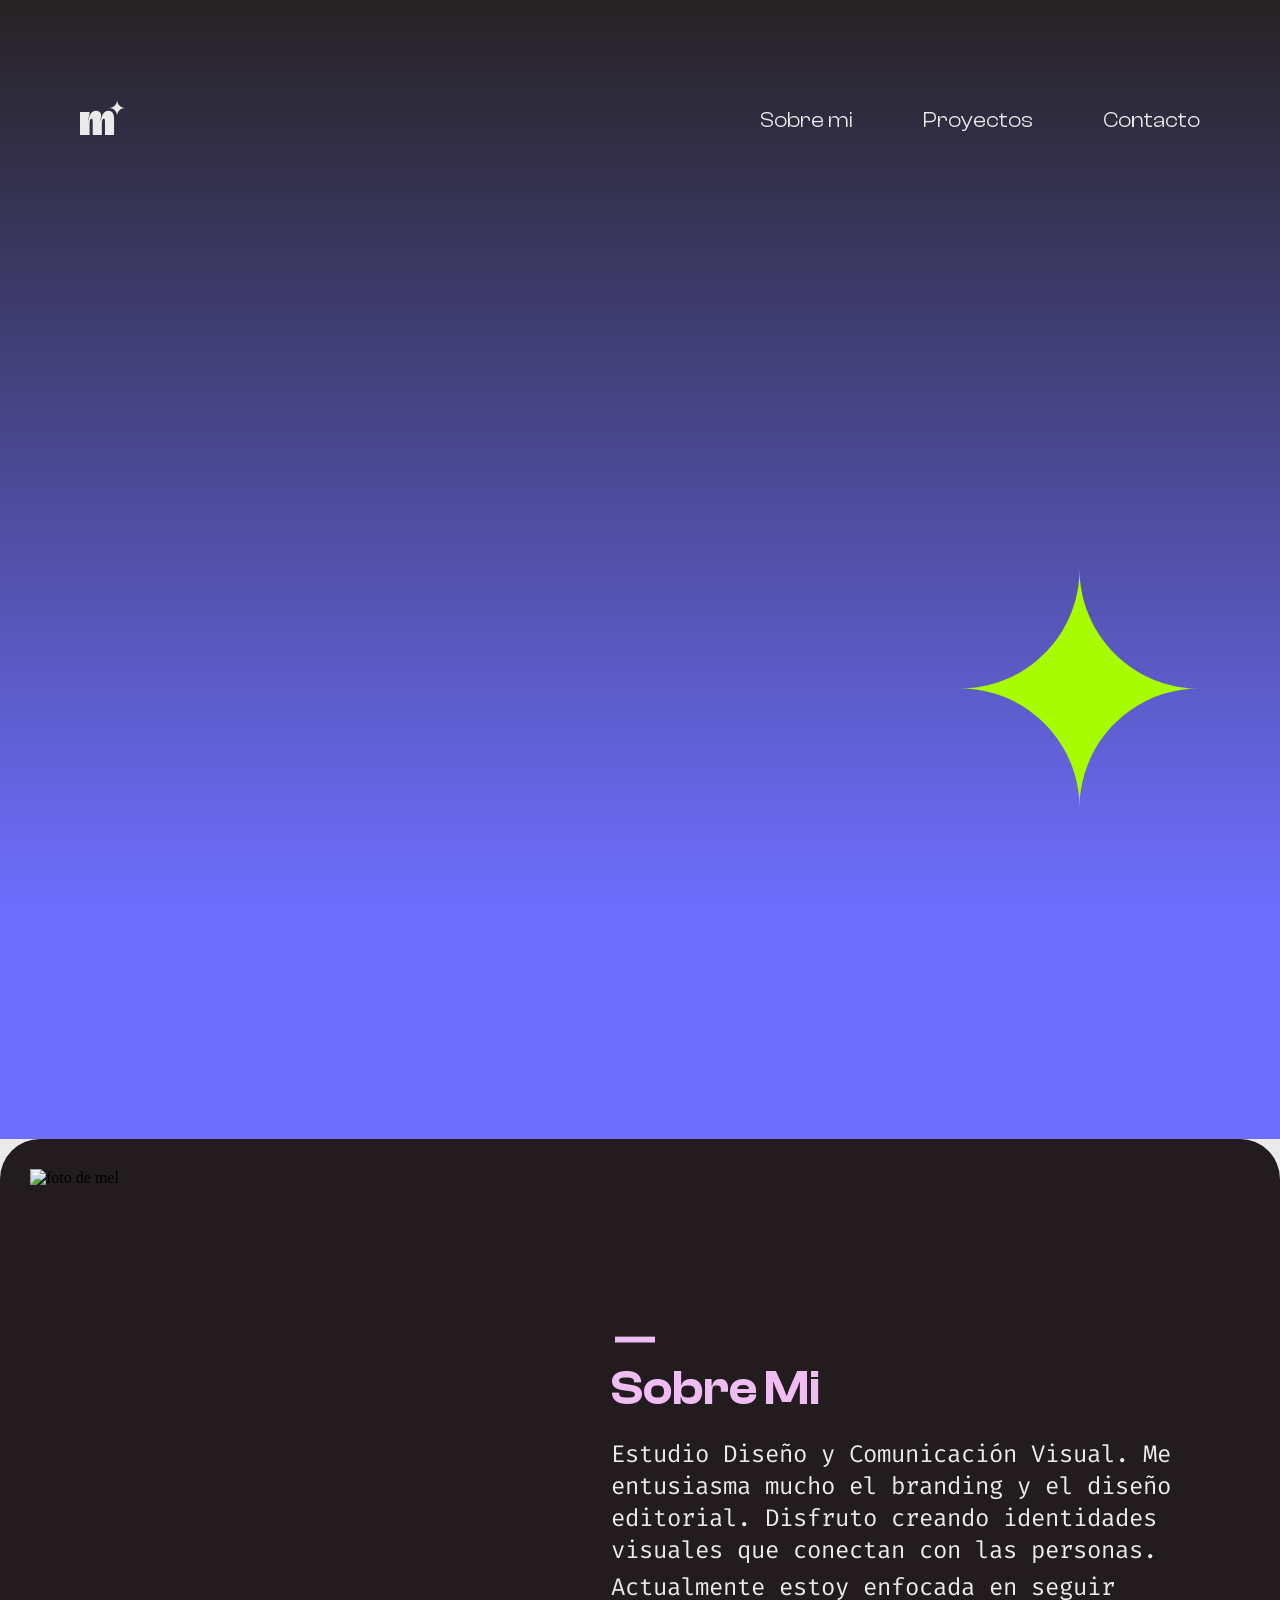
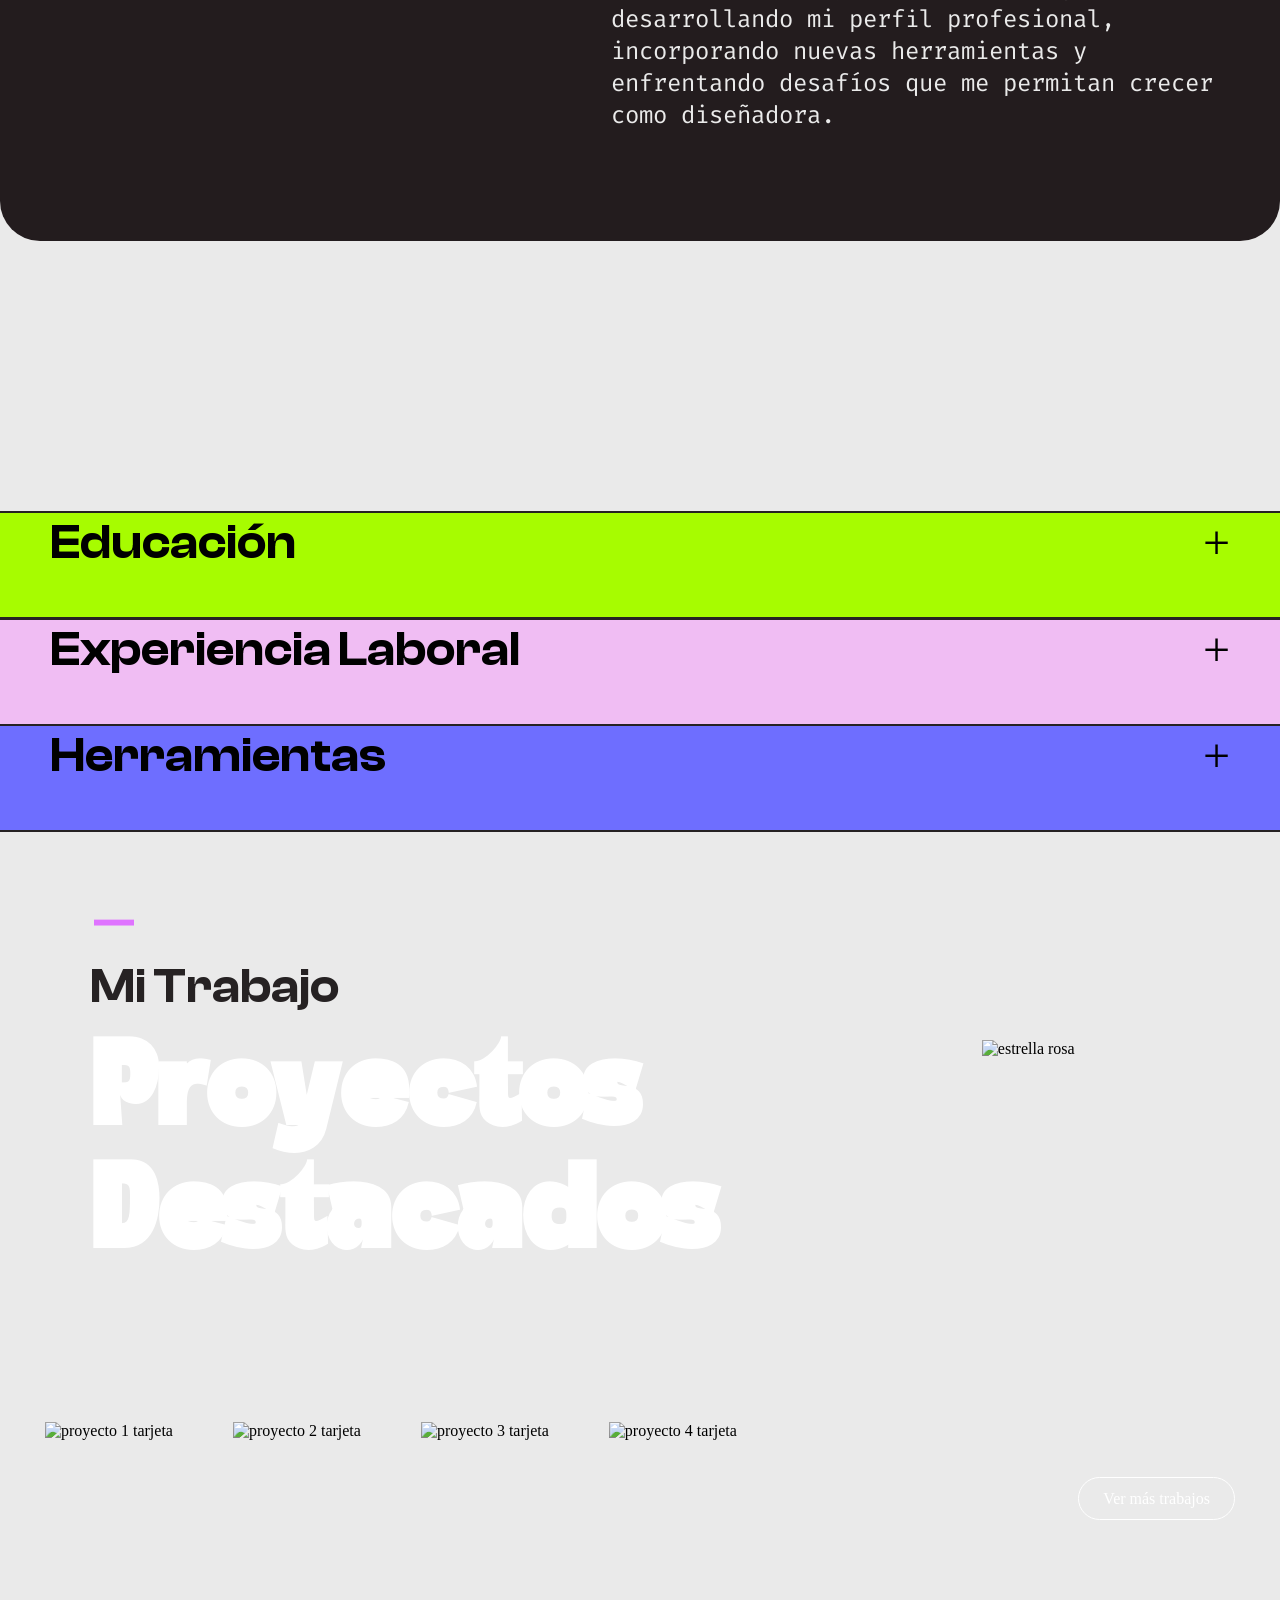
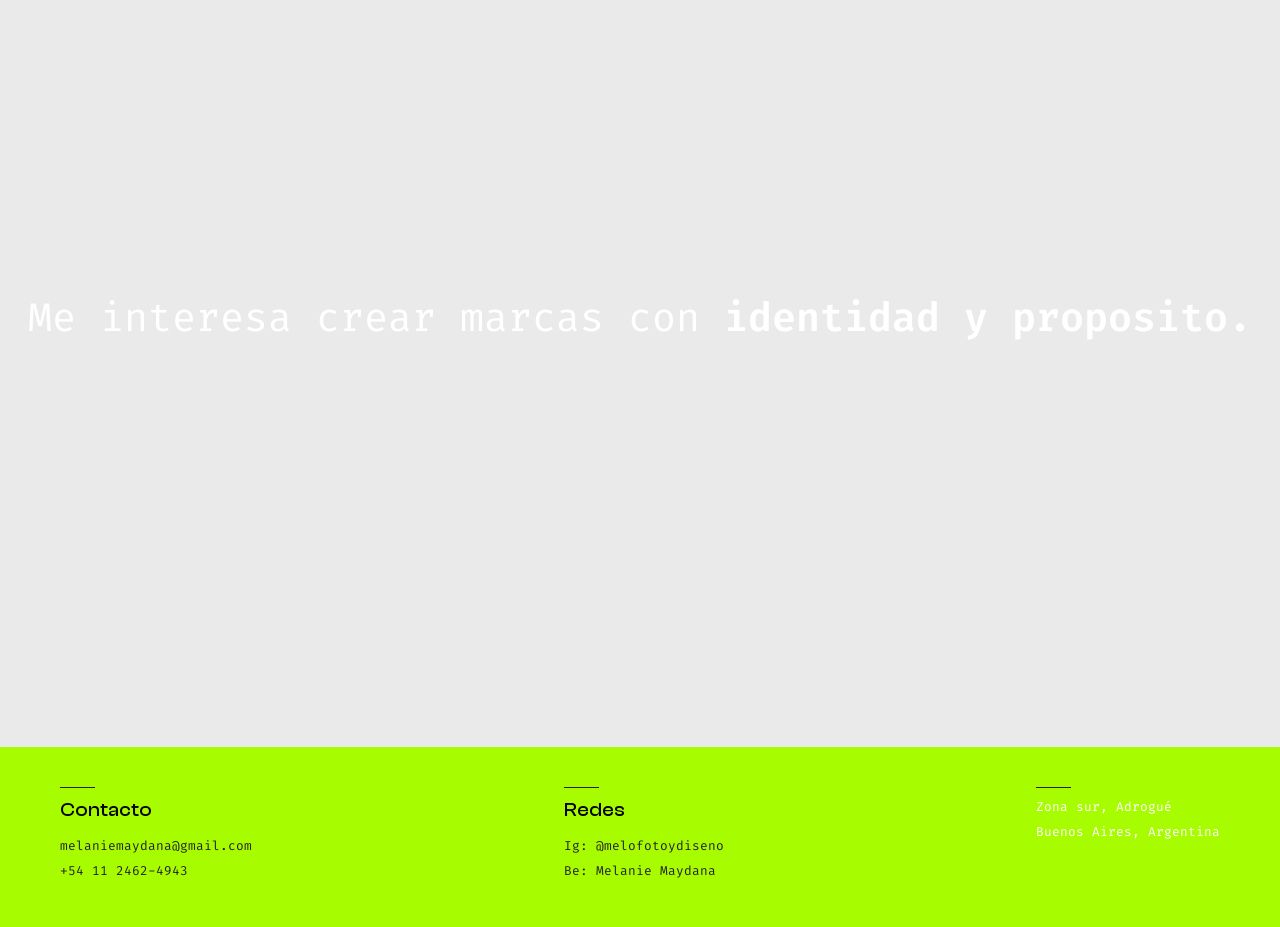
==== commit 642d44f7: "cambio de header" ====
--- a/index.html
+++ b/index.html
@@ -3,7 +3,7 @@
 
 <head>
     <meta charset="utf-8" />
-    <title>Melanie Maydana</title>
+    <title>Mel Design</title>
     <link rel="icon" type="image/xicon" href="img/favicon.ico">
     <link rel="stylesheet" href="estilos.css" />
     <link rel="preconnect" href="https://fonts.googleapis.com">
@@ -13,33 +13,49 @@
 
 <body>
 
-    <!--BARRA DE NAVEGACIÓN-->
     <header>
-        <a href="index.html" class="logo">
-            <img src="img/logo-mel.png" alt="Logo Mel">
-        </a>
-
+        <!--BARRA DE NAVEGACIÓN-->
         <nav>
-            <a href="#">Inicio</a>
-            <a href="#">Portfolio</a>
-            <a href="#">Contacto</a>
+            <a href="index.html" class="logo">
+                <img src="img/index/logo-mel-blanco.svg" alt="Logo Mel">
+            </a>
+
+            <ul class="nav-links">
+                <li><a href="#">Sobre mi</a></li>
+                <li><a href="#">Proyectos</a></li>
+                <li><a href="#">Contacto</a></li>
+            </ul>
         </nav>
-    </header>
-
-    <main>
+
         <!--HERO-->
         <section class="hero">
-            <div class="hero-text">
-                <p>_</p>
-
-                <h1>Hola, soy <span>Mel!</span></h1>
-                <h2>Diseñadora Gráfica</h2>
-
-                <a href="#" class="boton">Trabajá conmigo</a>
-            </div>
-
-            <img src="img/gatito.svg" alt="gatito" width="293.4px" height="272.78px">
-        </section>
+
+            <div class="contenido">
+
+                <div class="mini-line"></div>
+
+                <p>Esto es...</p>
+
+                <h1>
+                    <span>mel</span> design
+                </h1>
+
+                <h2>Diseño Gráfico</h2>
+
+                <a href="#" class="boton">
+                    Quiero saber más
+                </a>
+
+            </div>
+
+            <img class="estrella" src="img/index/estrella-giratoria.svg" alt="estrella">
+
+        </section>
+
+    </header>
+
+    <main>
+
 
 
         <!-- SOBRE MI -->
--- a/estilos.css
+++ b/estilos.css
@@ -67,122 +67,139 @@
 }
 
 
-* {
+p {
     font-family: "Fira Code", monospace;
     font-optical-sizing: auto;
     font-weight: 400;
     font-style: normal;
+    font-size: 1.5rem;
+}
+
+* {
+    box-sizing: border-box;
+    margin: 0px;
+    padding: 0px;
 }
 
 /* Ajustes especificos*/
 
 body {
     background-color: #eaeaea;
-    margin: 30px;
-}
-
-/* BARRA DE NAVEGACIÓN */
+}
+
+/* HEADER */
 header {
-    background-color: #a7fc00;
-    border: 2px solid #262223;
-    border-radius: 40px;
-
+    background: linear-gradient(0deg, #6E6EFF 20%, #262223 100%);
+    display: flex;
+    flex-direction: column;
+}
+
+/* NAVBAR */
+
+nav {
+    min-width: 500px;
+    max-width: 1446px;
+    padding: 100px 80px;
     display: flex;
     justify-content: space-between;
     align-items: center;
-
-    padding: 21px 64px;
-    margin-top: 40px;
 }
 
 /* LOGO */
 .logo img {
-    height: 40px;
-}
-
-/* MENÚ */
-nav {
-    display: flex;
+    width: 45px;
+}
+
+/* LINKS */
+.nav-links {
+    list-style: none;
+    display: flex;
+    justify-content: flex-end;
     align-items: center;
     gap: 70px;
 }
 
-/* LINKS */
-nav a {
+.nav-links a {
     text-decoration: none;
-    color: #262223;
-    font-size: 1.1rem;
-    font-family: 'ClashDisplay-Regular', sans-serif;
+    color: #EAEAEA;
+    font-size: 1.35rem;
+    font-family: 'ClashDisplay-Variable';
     font-weight: 400;
     transition: 0.3s;
 }
 
 /* HOVER */
 nav a:hover {
-    color: #6E6EFF;
+    color: #a7fc00;
 }
 
 /* HERO */
-.hero {
+
+.hero{
+    width: 100%;
+    height: 100vh;
+    padding: 80px;
     display: flex;
     justify-content: space-between;
     align-items: center;
-    padding: 5% 5%;
-    margin: 0px 70px 70px 0px;
-    gap: 40px;
-    margin-bottom: 20vh;
+}
+
+/* CONTENIDO */
+
+.contenido{
+    display: flex;
+    flex-direction: column;
+}
+
+/* LINEA */
+
+.mini-line{
+    width: 30px;
+    height: 4px;
+    background-color: white;
+    margin-bottom: 20px;
 }
 
 /* TEXTO */
 
-.hero-text p {
-    color: #df73ff;
-    font-size: 5rem;
-    padding-bottom: 5px;
-}
-
-h1 {
-    font-family: 'Dx Lactos', sans-serif;
-    font-size: 8rem;
-    color: #262223;
-    line-height: 1.1;
+p{
+    color: white;
+    font-size: 32px;
+    margin-bottom: 20px;
+}
+
+h1{
+    color: white;
+    font-size: 120px;
     margin-bottom: 10px;
-    padding-bottom: 5px;
-}
-
-h1 span {
-    color: #6E6EFF;
-    font-family: 'Dx Lactos', sans-serif;
-}
-
-h2 {
-    font-family: 'ClashDisplay-Regular', sans-serif;
-    font-size: 4rem;
-    margin-top: 10px;
-    margin-bottom: 20px;
-    color: #262223;
-}
-
-/* BOTÓN */
-.boton {
-    padding: 10px 20px;
-    border-radius: 25px;
-    border: 1px solid #231c1e;
-    background: transparent;
-    color: #231c1e;
-    cursor: pointer;
-    font-family: "ClashDisplay-Variable", sans-serif;
-    font-size: 1, 8rem;
+}
+
+h1 span{
+    color: #b6ff00;
+}
+
+h2{
+    color: white;
+    font-size: 60px;
+    margin-bottom: 40px;
+}
+
+/* BOTON */
+
+.boton{
+    width: fit-content;
+    padding: 12px 24px;
+    border: 1px solid white;
+    border-radius: 999px;
     text-decoration: none;
-    transition: all 0.3s ease;
-    margin-bottom: 20px;
-}
-
-.boton:hover {
-    border: none;
-    color: #eaeaea;
-    background: linear-gradient(90deg, #6E6EFF 20%, #262223 100%);
-    font-family: "ClashDisplay-Variable";
+    color: white;
+}
+
+/* ESTRELLA */
+
+.estrella {
+    width: 240px;
+    height: 240 px;
 }
 
 /* IMAGEN */
@@ -487,4 +504,4 @@
 
 footer a:hover {
     opacity: 0.7;
-}
+}
